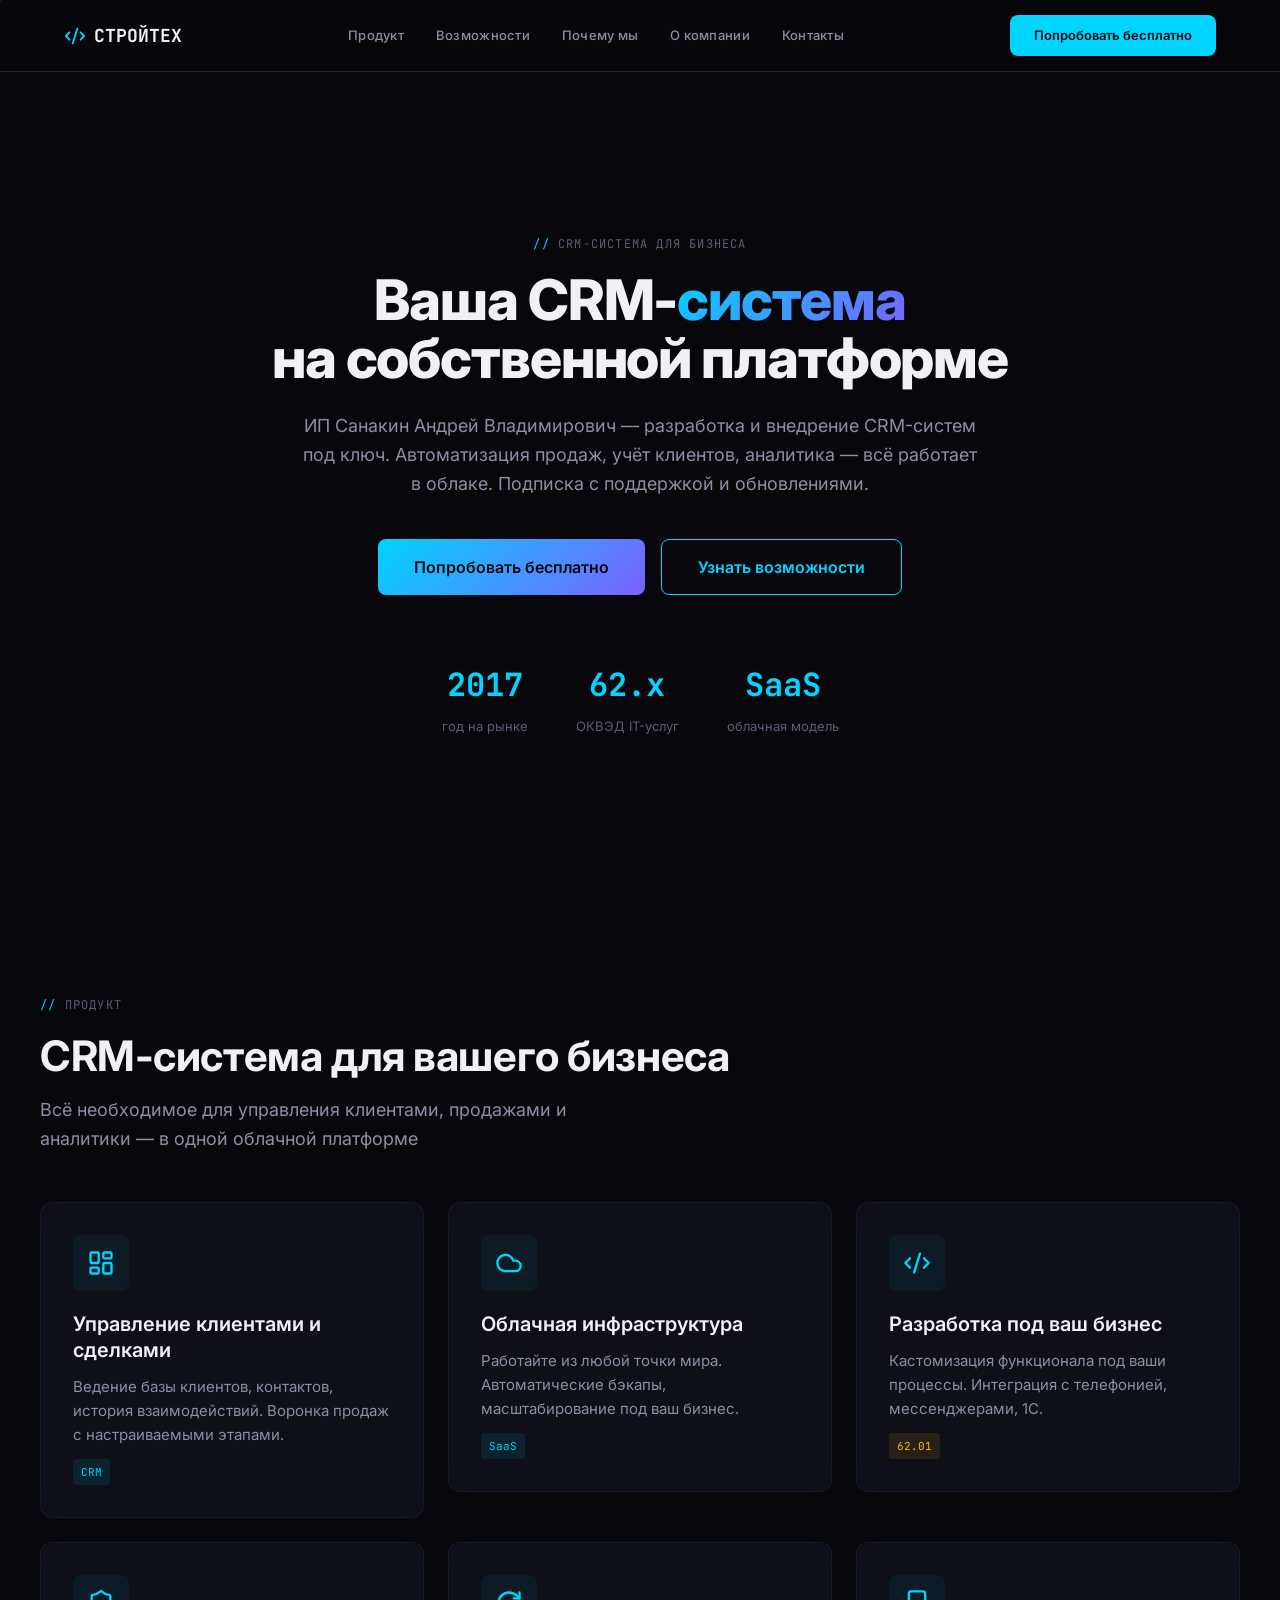
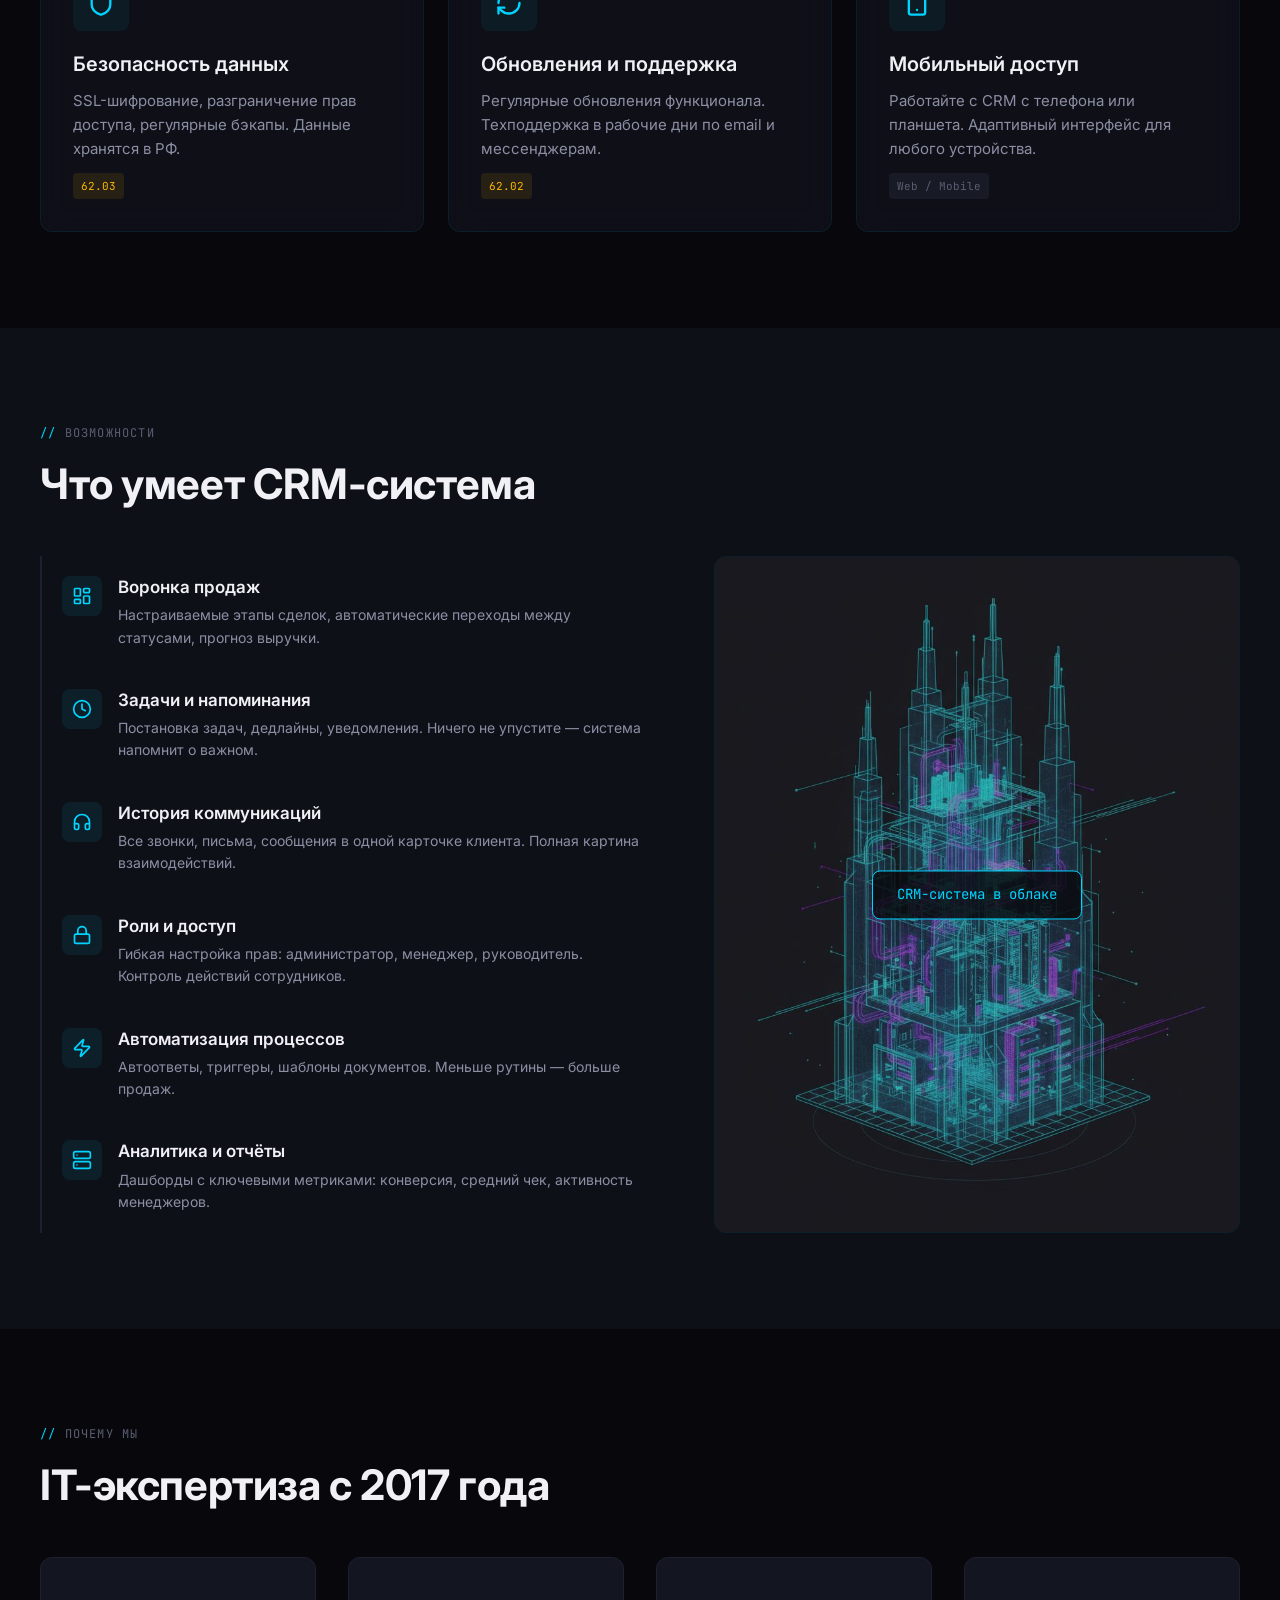
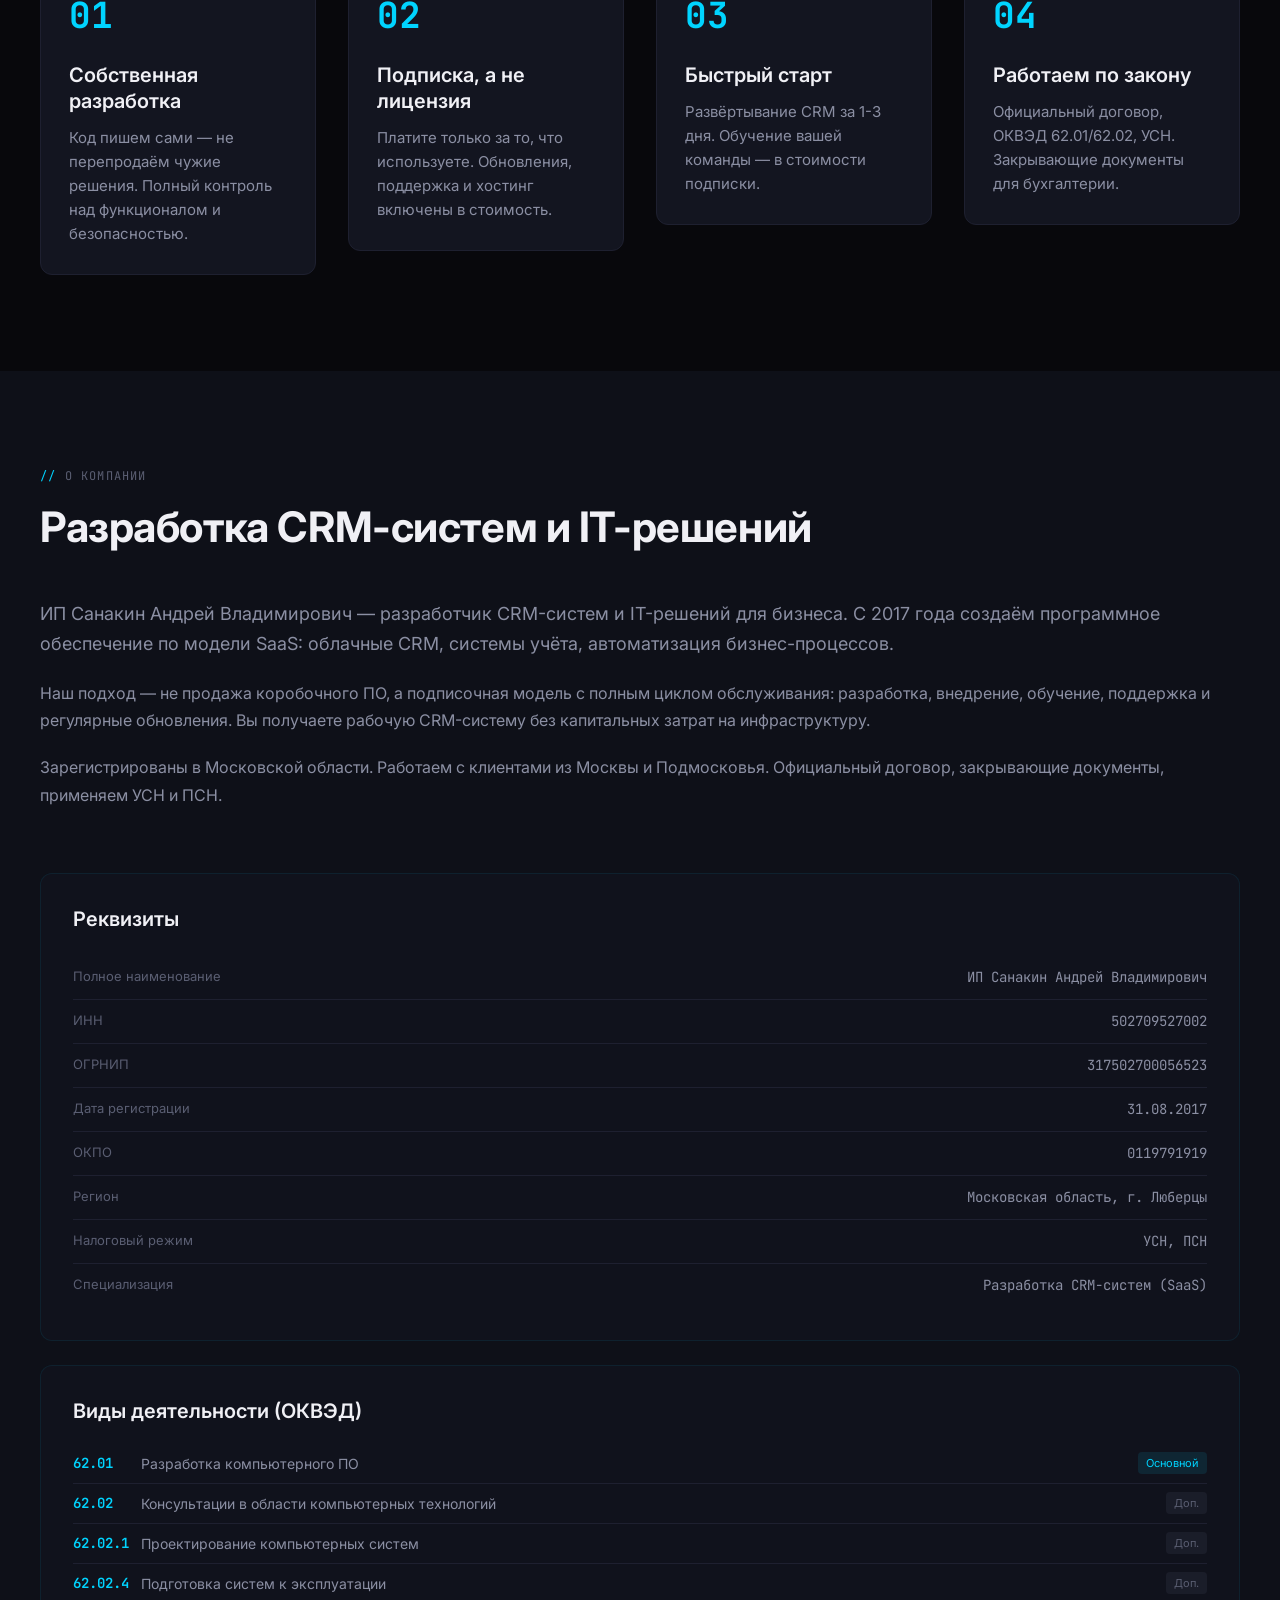
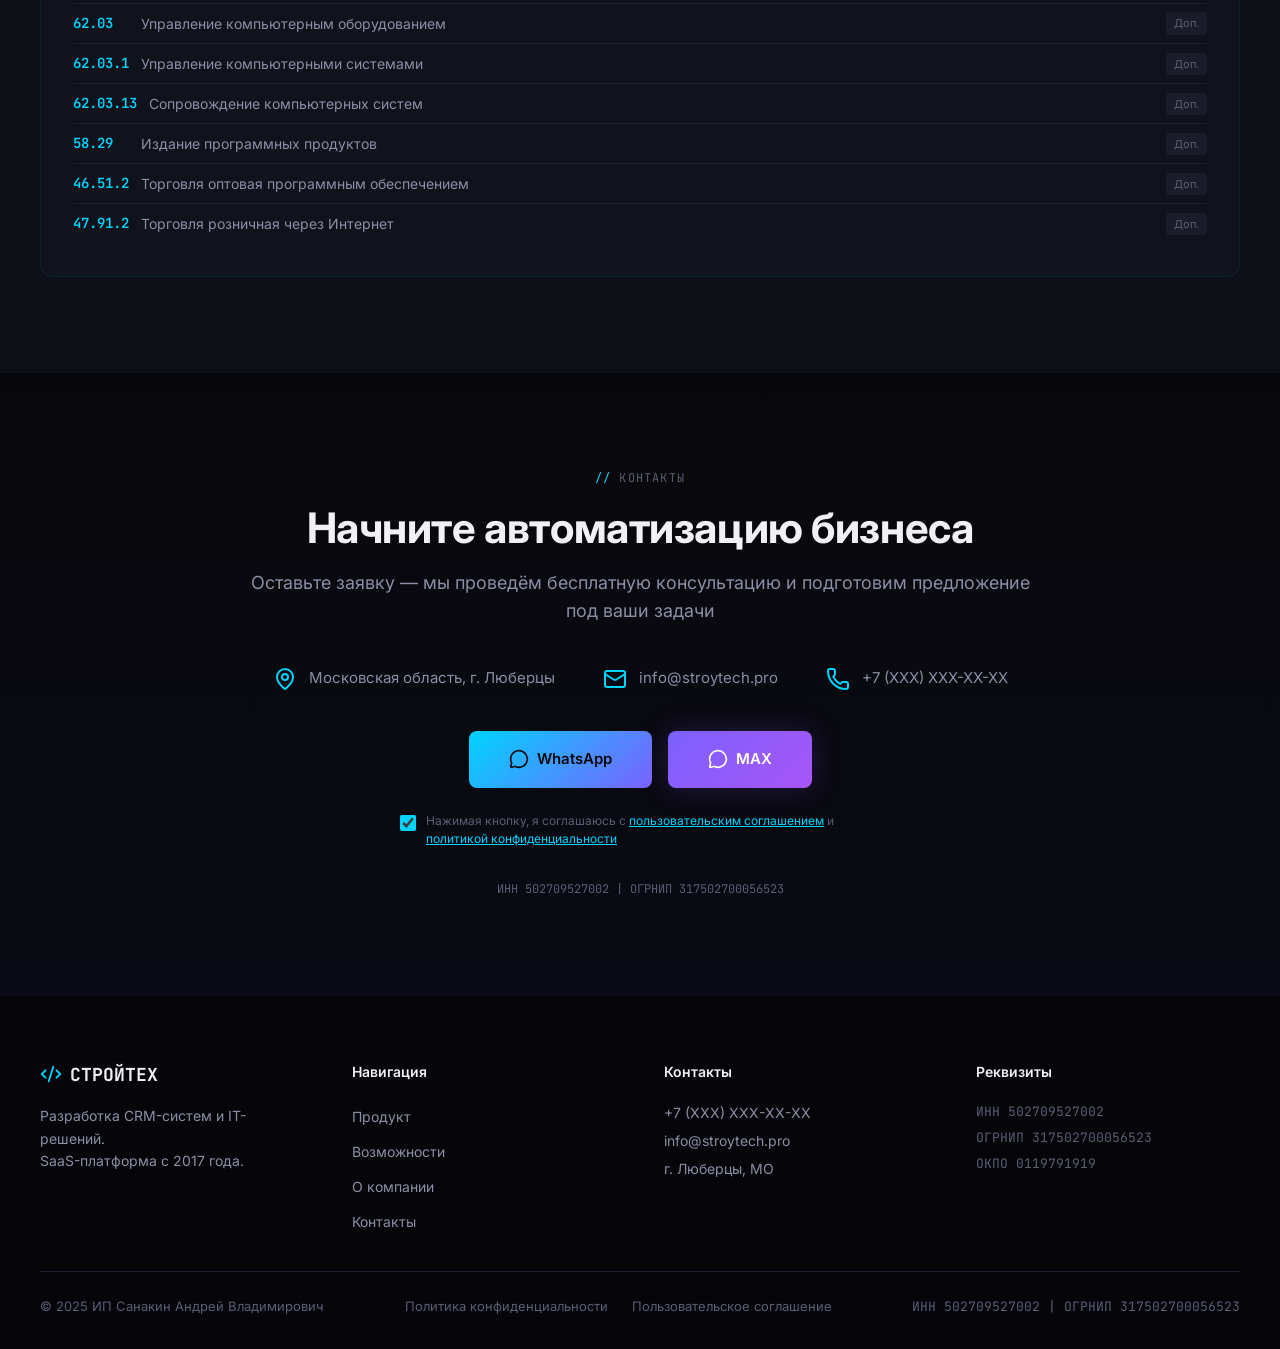
==== index.html @ f7262b2f "Update SANAKIN TECH 2024" ====
<!doctype html>
<html lang="ru">
  <head>
    <meta charset="UTF-8" />
    <meta name="viewport" content="width=device-width, initial-scale=1.0" />
    <title>СтройТех — CRM-система для бизнеса</title>
    <meta name="description" content="ИП Санакин Андрей Владимирович — разработка CRM-систем по подписке. Автоматизация продаж, учёт клиентов, облачная SaaS-платформа." />
    <link rel="preconnect" href="https://fonts.googleapis.com">
    <link rel="preconnect" href="https://fonts.gstatic.com" crossorigin>
    <link href="https://fonts.googleapis.com/css2?family=Inter:wght@300;400;500;600;700;800&family=JetBrains+Mono:wght@400;500;600;700&display=swap" rel="stylesheet">
    <script type="module" crossorigin src="./assets/index-B1KVCSdW.js"></script>
    <link rel="stylesheet" crossorigin href="./assets/index-DZtecb5e.css">
  </head>
  <body>
    <div id="root"></div>
  </body>
</html>
---- assets/index-DZtecb5e.css ----
*,:before,:after{--tw-border-spacing-x: 0;--tw-border-spacing-y: 0;--tw-translate-x: 0;--tw-translate-y: 0;--tw-rotate: 0;--tw-skew-x: 0;--tw-skew-y: 0;--tw-scale-x: 1;--tw-scale-y: 1;--tw-pan-x: ;--tw-pan-y: ;--tw-pinch-zoom: ;--tw-scroll-snap-strictness: proximity;--tw-gradient-from-position: ;--tw-gradient-via-position: ;--tw-gradient-to-position: ;--tw-ordinal: ;--tw-slashed-zero: ;--tw-numeric-figure: ;--tw-numeric-spacing: ;--tw-numeric-fraction: ;--tw-ring-inset: ;--tw-ring-offset-width: 0px;--tw-ring-offset-color: #fff;--tw-ring-color: rgb(59 130 246 / .5);--tw-ring-offset-shadow: 0 0 #0000;--tw-ring-shadow: 0 0 #0000;--tw-shadow: 0 0 #0000;--tw-shadow-colored: 0 0 #0000;--tw-blur: ;--tw-brightness: ;--tw-contrast: ;--tw-grayscale: ;--tw-hue-rotate: ;--tw-invert: ;--tw-saturate: ;--tw-sepia: ;--tw-drop-shadow: ;--tw-backdrop-blur: ;--tw-backdrop-brightness: ;--tw-backdrop-contrast: ;--tw-backdrop-grayscale: ;--tw-backdrop-hue-rotate: ;--tw-backdrop-invert: ;--tw-backdrop-opacity: ;--tw-backdrop-saturate: ;--tw-backdrop-sepia: ;--tw-contain-size: ;--tw-contain-layout: ;--tw-contain-paint: ;--tw-contain-style: }::backdrop{--tw-border-spacing-x: 0;--tw-border-spacing-y: 0;--tw-translate-x: 0;--tw-translate-y: 0;--tw-rotate: 0;--tw-skew-x: 0;--tw-skew-y: 0;--tw-scale-x: 1;--tw-scale-y: 1;--tw-pan-x: ;--tw-pan-y: ;--tw-pinch-zoom: ;--tw-scroll-snap-strictness: proximity;--tw-gradient-from-position: ;--tw-gradient-via-position: ;--tw-gradient-to-position: ;--tw-ordinal: ;--tw-slashed-zero: ;--tw-numeric-figure: ;--tw-numeric-spacing: ;--tw-numeric-fraction: ;--tw-ring-inset: ;--tw-ring-offset-width: 0px;--tw-ring-offset-color: #fff;--tw-ring-color: rgb(59 130 246 / .5);--tw-ring-offset-shadow: 0 0 #0000;--tw-ring-shadow: 0 0 #0000;--tw-shadow: 0 0 #0000;--tw-shadow-colored: 0 0 #0000;--tw-blur: ;--tw-brightness: ;--tw-contrast: ;--tw-grayscale: ;--tw-hue-rotate: ;--tw-invert: ;--tw-saturate: ;--tw-sepia: ;--tw-drop-shadow: ;--tw-backdrop-blur: ;--tw-backdrop-brightness: ;--tw-backdrop-contrast: ;--tw-backdrop-grayscale: ;--tw-backdrop-hue-rotate: ;--tw-backdrop-invert: ;--tw-backdrop-opacity: ;--tw-backdrop-saturate: ;--tw-backdrop-sepia: ;--tw-contain-size: ;--tw-contain-layout: ;--tw-contain-paint: ;--tw-contain-style: }*,:before,:after{box-sizing:border-box;border-width:0;border-style:solid;border-color:#e5e7eb}:before,:after{--tw-content: ""}html,:host{line-height:1.5;-webkit-text-size-adjust:100%;-moz-tab-size:4;-o-tab-size:4;tab-size:4;font-family:ui-sans-serif,system-ui,sans-serif,"Apple Color Emoji","Segoe UI Emoji",Segoe UI Symbol,"Noto Color Emoji";font-feature-settings:normal;font-variation-settings:normal;-webkit-tap-highlight-color:transparent}body{margin:0;line-height:inherit}hr{height:0;color:inherit;border-top-width:1px}abbr:where([title]){-webkit-text-decoration:underline dotted;text-decoration:underline dotted}h1,h2,h3,h4,h5,h6{font-size:inherit;font-weight:inherit}a{color:inherit;text-decoration:inherit}b,strong{font-weight:bolder}code,kbd,samp,pre{font-family:ui-monospace,SFMono-Regular,Menlo,Monaco,Consolas,Liberation Mono,Courier New,monospace;font-feature-settings:normal;font-variation-settings:normal;font-size:1em}small{font-size:80%}sub,sup{font-size:75%;line-height:0;position:relative;vertical-align:baseline}sub{bottom:-.25em}sup{top:-.5em}table{text-indent:0;border-color:inherit;border-collapse:collapse}button,input,optgroup,select,textarea{font-family:inherit;font-feature-settings:inherit;font-variation-settings:inherit;font-size:100%;font-weight:inherit;line-height:inherit;letter-spacing:inherit;color:inherit;margin:0;padding:0}button,select{text-transform:none}button,input:where([type=button]),input:where([type=reset]),input:where([type=submit]){-webkit-appearance:button;background-color:transparent;background-image:none}:-moz-focusring{outline:auto}:-moz-ui-invalid{box-shadow:none}progress{vertical-align:baseline}::-webkit-inner-spin-button,::-webkit-outer-spin-button{height:auto}[type=search]{-webkit-appearance:textfield;outline-offset:-2px}::-webkit-search-decoration{-webkit-appearance:none}::-webkit-file-upload-button{-webkit-appearance:button;font:inherit}summary{display:list-item}blockquote,dl,dd,h1,h2,h3,h4,h5,h6,hr,figure,p,pre{margin:0}fieldset{margin:0;padding:0}legend{padding:0}ol,ul,menu{list-style:none;margin:0;padding:0}dialog{padding:0}textarea{resize:vertical}input::-moz-placeholder,textarea::-moz-placeholder{opacity:1;color:#9ca3af}input::placeholder,textarea::placeholder{opacity:1;color:#9ca3af}button,[role=button]{cursor:pointer}:disabled{cursor:default}img,svg,video,canvas,audio,iframe,embed,object{display:block;vertical-align:middle}img,video{max-width:100%;height:auto}[hidden]:where(:not([hidden=until-found])){display:none}:root{--bg-primary: #08080C;--bg-secondary: #0E1018;--bg-card: #131520;--bg-elevated: #1A1D2A;--accent-primary: #00D4FF;--accent-secondary: #FFB800;--accent-gradient-start: #00D4FF;--accent-gradient-end: #7B61FF;--text-primary: #F0F0F5;--text-secondary: #8B8FA3;--text-muted: #5A5E72;--border-subtle: #1E2030;--border-hover: #2A2D40;--glass-bg: rgba(19, 21, 32, .6);--glass-border: rgba(0, 212, 255, .08);--glass-border-hover: rgba(0, 212, 255, .2);--success: #00E5A0;--error: #FF4757;--font-display: "Inter", system-ui, -apple-system, sans-serif;--font-h1: "Inter", system-ui, -apple-system, sans-serif;--font-h2: "Inter", system-ui, -apple-system, sans-serif;--font-h3: "Inter", system-ui, -apple-system, sans-serif;--font-body: "Inter", system-ui, -apple-system, sans-serif;--font-body-lg: "Inter", system-ui, -apple-system, sans-serif;--font-caption: "Inter", system-ui, -apple-system, sans-serif;--font-mono: "JetBrains Mono", "Fira Code", monospace;--space-xs: 4px;--space-sm: 8px;--space-md: 16px;--space-lg: 32px;--space-xl: 64px;--space-2xl: 96px;--max-width: 1200px;--border-radius-sm: 8px;--border-radius-md: 12px;--border-radius-lg: 16px;--shadow-sm: 0 2px 8px rgba(0, 212, 255, .06);--shadow-md: 0 4px 24px rgba(0, 212, 255, .1);--shadow-lg: 0 8px 48px rgba(0, 212, 255, .15);--shadow-glow: 0 0 40px rgba(0, 212, 255, .3);--background: 240 10% 3.9%;--foreground: 0 0% 98%;--card: 240 10% 3.9%;--card-foreground: 0 0% 98%;--popover: 240 10% 3.9%;--popover-foreground: 0 0% 98%;--primary: 0 0% 98%;--primary-foreground: 240 5.9% 10%;--secondary: 240 3.7% 15.9%;--secondary-foreground: 0 0% 98%;--muted: 240 3.7% 15.9%;--muted-foreground: 240 5% 64.9%;--accent: 240 3.7% 15.9%;--accent-foreground: 0 0% 98%;--destructive: 0 62.8% 30.6%;--destructive-foreground: 0 0% 98%;--border: 240 3.7% 15.9%;--input: 240 3.7% 15.9%;--ring: 240 4.9% 83.9%;--radius: .625rem}html{scroll-behavior:smooth}body{background-color:var(--bg-primary);color:var(--text-primary);font-family:var(--font-body);line-height:1.65;-webkit-font-smoothing:antialiased;-moz-osx-font-smoothing:grayscale}*{border-color:hsl(var(--border))}.font-display{font-family:var(--font-display);font-size:56px;font-weight:800;line-height:1.05;letter-spacing:-.02em}.font-h1{font-family:var(--font-h1);font-size:42px;font-weight:700;line-height:1.15;letter-spacing:-.01em}.font-h3{font-family:var(--font-h3);font-size:20px;font-weight:600;line-height:1.3}.font-mono{font-family:var(--font-mono);font-size:14px;font-weight:400;line-height:1.5}.gradient-text{background:linear-gradient(135deg,var(--accent-gradient-start),var(--accent-gradient-end));-webkit-background-clip:text;-webkit-text-fill-color:transparent;background-clip:text}.gradient-btn{background:linear-gradient(135deg,var(--accent-gradient-start),var(--accent-gradient-end));color:var(--bg-primary);font-weight:600;padding:14px 36px;border-radius:var(--border-radius-sm);transition:all .3s ease;display:inline-flex;align-items:center;gap:8px;cursor:pointer;border:none;text-decoration:none}.gradient-btn:hover{box-shadow:var(--shadow-glow);transform:scale(1.02)}.gradient-btn-secondary{background:transparent;border:1px solid var(--accent-primary);color:var(--accent-primary);font-weight:600;padding:14px 36px;border-radius:var(--border-radius-sm);transition:all .3s ease;display:inline-flex;align-items:center;gap:8px;cursor:pointer;text-decoration:none}.gradient-btn-secondary:hover{background:#00d4ff14;box-shadow:var(--shadow-glow);transform:scale(1.02)}.glass-card{background:var(--glass-bg);border:1px solid var(--glass-border);border-radius:var(--border-radius-md);-webkit-backdrop-filter:blur(16px);backdrop-filter:blur(16px);padding:32px;transition:all .3s cubic-bezier(.4,0,.2,1)}.glass-card:hover{border-color:var(--glass-border-hover);transform:translateY(-6px);box-shadow:var(--shadow-md)}.section-label{font-family:var(--font-mono);font-size:12px;letter-spacing:.1em;color:var(--text-muted);text-transform:uppercase;margin-bottom:16px}.section-label span{color:var(--accent-primary)}.okved-tag{font-family:var(--font-mono);font-size:11px;padding:4px 8px;border-radius:4px;display:inline-block;margin-top:12px}.okved-tag-primary{background:#00d4ff1a;color:var(--accent-primary)}.okved-tag-secondary{background:#ffb8001a;color:var(--accent-secondary)}.okved-tag-default{background:#5a5e7226;color:var(--text-muted)}@media(max-width:768px){.font-display{font-size:36px}.font-h1{font-size:28px}.font-h2{font-size:22px}}.sr-only{position:absolute;width:1px;height:1px;padding:0;margin:-1px;overflow:hidden;clip:rect(0,0,0,0);white-space:nowrap;border-width:0}.pointer-events-none{pointer-events:none}.visible{visibility:visible}.invisible{visibility:hidden}.fixed{position:fixed}.absolute{position:absolute}.relative{position:relative}.inset-0{inset:0}.inset-x-0{left:0;right:0}.inset-y-0{top:0;bottom:0}.-bottom-12{bottom:-3rem}.-left-12{left:-3rem}.-right-12{right:-3rem}.-top-12{top:-3rem}.bottom-0{bottom:0}.left-0{left:0}.left-1\/2{left:50%}.left-2{left:.5rem}.left-\[50\%\]{left:50%}.right-0{right:0}.right-1{right:.25rem}.right-2{right:.5rem}.right-3{right:.75rem}.right-4{right:1rem}.top-0{top:0}.top-1\.5{top:.375rem}.top-1\/2{top:50%}.top-3\.5{top:.875rem}.top-4{top:1rem}.top-\[1px\]{top:1px}.top-\[50\%\]{top:50%}.top-\[60\%\]{top:60%}.top-full{top:100%}.isolate{isolation:isolate}.z-10{z-index:10}.z-20{z-index:20}.z-50{z-index:50}.z-\[1\]{z-index:1}.order-first{order:-9999}.order-last{order:9999}.col-start-2{grid-column-start:2}.row-span-2{grid-row:span 2 / span 2}.row-start-1{grid-row-start:1}.\!m-0{margin:0!important}.-mx-1{margin-left:-.25rem;margin-right:-.25rem}.-my-2{margin-top:-.5rem;margin-bottom:-.5rem}.mx-2{margin-left:.5rem;margin-right:.5rem}.mx-3\.5{margin-left:.875rem;margin-right:.875rem}.mx-auto{margin-left:auto;margin-right:auto}.my-0{margin-top:0;margin-bottom:0}.my-0\.5{margin-top:.125rem;margin-bottom:.125rem}.my-1{margin-top:.25rem;margin-bottom:.25rem}.-ml-4{margin-left:-1rem}.-mt-4{margin-top:-1rem}.mb-2{margin-bottom:.5rem}.mb-3{margin-bottom:.75rem}.ml-1{margin-left:.25rem}.ml-4{margin-left:1rem}.ml-auto{margin-left:auto}.mt-1\.5{margin-top:.375rem}.mt-10{margin-top:2.5rem}.mt-2{margin-top:.5rem}.mt-4{margin-top:1rem}.mt-auto{margin-top:auto}.line-clamp-1{overflow:hidden;display:-webkit-box;-webkit-box-orient:vertical;-webkit-line-clamp:1}.line-clamp-2{overflow:hidden;display:-webkit-box;-webkit-box-orient:vertical;-webkit-line-clamp:2}.block{display:block}.flex{display:flex}.inline-flex{display:inline-flex}.table{display:table}.table-caption{display:table-caption}.table-cell{display:table-cell}.table-row{display:table-row}.grid{display:grid}.hidden{display:none}.aspect-square{aspect-ratio:1 / 1}.aspect-video{aspect-ratio:16 / 9}.size-10{width:2.5rem;height:2.5rem}.size-2{width:.5rem;height:.5rem}.size-2\.5{width:.625rem;height:.625rem}.size-3{width:.75rem;height:.75rem}.size-3\.5{width:.875rem;height:.875rem}.size-4{width:1rem;height:1rem}.size-6{width:1.5rem;height:1.5rem}.size-7{width:1.75rem;height:1.75rem}.size-8{width:2rem;height:2rem}.size-9{width:2.25rem;height:2.25rem}.size-auto{width:auto;height:auto}.size-full{width:100%;height:100%}.h-1\.5{height:.375rem}.h-10{height:2.5rem}.h-12{height:3rem}.h-2{height:.5rem}.h-2\.5{height:.625rem}.h-4{height:1rem}.h-5{height:1.25rem}.h-6{height:1.5rem}.h-7{height:1.75rem}.h-8{height:2rem}.h-9{height:2.25rem}.h-\[1\.15rem\]{height:1.15rem}.h-\[calc\(100\%-1px\)\]{height:calc(100% - 1px)}.h-\[var\(--radix-navigation-menu-viewport-height\)\]{height:var(--radix-navigation-menu-viewport-height)}.h-\[var\(--radix-select-trigger-height\)\]{height:var(--radix-select-trigger-height)}.h-auto{height:auto}.h-full{height:100%}.h-px{height:1px}.h-svh{height:100svh}.max-h-\[300px\]{max-height:300px}.min-h-0{min-height:0px}.min-h-16{min-height:4rem}.min-h-4{min-height:1rem}.min-h-svh{min-height:100svh}.w-0{width:0px}.w-1{width:.25rem}.w-2{width:.5rem}.w-2\.5{width:.625rem}.w-3{width:.75rem}.w-3\/4{width:75%}.w-4{width:1rem}.w-5{width:1.25rem}.w-64{width:16rem}.w-72{width:18rem}.w-8{width:2rem}.w-9{width:2.25rem}.w-\[100px\]{width:100px}.w-auto{width:auto}.w-fit{width:-moz-fit-content;width:fit-content}.w-full{width:100%}.w-max{width:-moz-max-content;width:max-content}.w-px{width:1px}.min-w-0{min-width:0px}.min-w-10{min-width:2.5rem}.min-w-5{min-width:1.25rem}.min-w-8{min-width:2rem}.min-w-9{min-width:2.25rem}.min-w-\[12rem\]{min-width:12rem}.min-w-\[8rem\]{min-width:8rem}.min-w-\[var\(--radix-select-trigger-width\)\]{min-width:var(--radix-select-trigger-width)}.max-w-\[calc\(100\%-2rem\)\]{max-width:calc(100% - 2rem)}.max-w-max{max-width:-moz-max-content;max-width:max-content}.max-w-sm{max-width:24rem}.flex-1{flex:1 1 0%}.shrink-0{flex-shrink:0}.grow{flex-grow:1}.grow-0{flex-grow:0}.basis-full{flex-basis:100%}.caption-bottom{caption-side:bottom}.border-collapse{border-collapse:collapse}.-translate-x-1\/2{--tw-translate-x: -50%;transform:translate(var(--tw-translate-x),var(--tw-translate-y)) rotate(var(--tw-rotate)) skew(var(--tw-skew-x)) skewY(var(--tw-skew-y)) scaleX(var(--tw-scale-x)) scaleY(var(--tw-scale-y))}.-translate-x-px{--tw-translate-x: -1px;transform:translate(var(--tw-translate-x),var(--tw-translate-y)) rotate(var(--tw-rotate)) skew(var(--tw-skew-x)) skewY(var(--tw-skew-y)) scaleX(var(--tw-scale-x)) scaleY(var(--tw-scale-y))}.-translate-y-1\/2{--tw-translate-y: -50%;transform:translate(var(--tw-translate-x),var(--tw-translate-y)) rotate(var(--tw-rotate)) skew(var(--tw-skew-x)) skewY(var(--tw-skew-y)) scaleX(var(--tw-scale-x)) scaleY(var(--tw-scale-y))}.translate-x-\[-50\%\]{--tw-translate-x: -50%;transform:translate(var(--tw-translate-x),var(--tw-translate-y)) rotate(var(--tw-rotate)) skew(var(--tw-skew-x)) skewY(var(--tw-skew-y)) scaleX(var(--tw-scale-x)) scaleY(var(--tw-scale-y))}.translate-x-px{--tw-translate-x: 1px;transform:translate(var(--tw-translate-x),var(--tw-translate-y)) rotate(var(--tw-rotate)) skew(var(--tw-skew-x)) skewY(var(--tw-skew-y)) scaleX(var(--tw-scale-x)) scaleY(var(--tw-scale-y))}.translate-y-0\.5{--tw-translate-y: .125rem;transform:translate(var(--tw-translate-x),var(--tw-translate-y)) rotate(var(--tw-rotate)) skew(var(--tw-skew-x)) skewY(var(--tw-skew-y)) scaleX(var(--tw-scale-x)) scaleY(var(--tw-scale-y))}.translate-y-\[-50\%\]{--tw-translate-y: -50%;transform:translate(var(--tw-translate-x),var(--tw-translate-y)) rotate(var(--tw-rotate)) skew(var(--tw-skew-x)) skewY(var(--tw-skew-y)) scaleX(var(--tw-scale-x)) scaleY(var(--tw-scale-y))}.translate-y-\[calc\(-50\%_-_2px\)\]{--tw-translate-y: calc(-50% - 2px) ;transform:translate(var(--tw-translate-x),var(--tw-translate-y)) rotate(var(--tw-rotate)) skew(var(--tw-skew-x)) skewY(var(--tw-skew-y)) scaleX(var(--tw-scale-x)) scaleY(var(--tw-scale-y))}.rotate-45{--tw-rotate: 45deg;transform:translate(var(--tw-translate-x),var(--tw-translate-y)) rotate(var(--tw-rotate)) skew(var(--tw-skew-x)) skewY(var(--tw-skew-y)) scaleX(var(--tw-scale-x)) scaleY(var(--tw-scale-y))}.rotate-90{--tw-rotate: 90deg;transform:translate(var(--tw-translate-x),var(--tw-translate-y)) rotate(var(--tw-rotate)) skew(var(--tw-skew-x)) skewY(var(--tw-skew-y)) scaleX(var(--tw-scale-x)) scaleY(var(--tw-scale-y))}.transform{transform:translate(var(--tw-translate-x),var(--tw-translate-y)) rotate(var(--tw-rotate)) skew(var(--tw-skew-x)) skewY(var(--tw-skew-y)) scaleX(var(--tw-scale-x)) scaleY(var(--tw-scale-y))}@keyframes caret-blink{0%,70%,to{opacity:1}20%,50%{opacity:0}}.animate-caret-blink{animation:caret-blink 1.25s ease-out infinite}@keyframes pulse{50%{opacity:.5}}.animate-pulse{animation:pulse 2s cubic-bezier(.4,0,.6,1) infinite}@keyframes spin{to{transform:rotate(360deg)}}.animate-spin{animation:spin 1s linear infinite}.cursor-default{cursor:default}.cursor-text{cursor:text}.touch-none{touch-action:none}.select-none{-webkit-user-select:none;-moz-user-select:none;user-select:none}.resize-none{resize:none}.resize{resize:both}.scroll-my-1{scroll-margin-top:.25rem;scroll-margin-bottom:.25rem}.scroll-py-1{scroll-padding-top:.25rem;scroll-padding-bottom:.25rem}.list-disc{list-style-type:disc}.list-none{list-style-type:none}.auto-rows-min{grid-auto-rows:min-content}.grid-cols-\[0_1fr\]{grid-template-columns:0 1fr}.grid-rows-\[auto_auto\]{grid-template-rows:auto auto}.flex-row{flex-direction:row}.flex-col{flex-direction:column}.flex-col-reverse{flex-direction:column-reverse}.flex-wrap{flex-wrap:wrap}.place-content-center{place-content:center}.items-start{align-items:flex-start}.items-end{align-items:flex-end}.items-center{align-items:center}.items-stretch{align-items:stretch}.justify-start{justify-content:flex-start}.justify-center{justify-content:center}.justify-between{justify-content:space-between}.justify-items-start{justify-items:start}.gap-0\.5{gap:.125rem}.gap-1{gap:.25rem}.gap-1\.5{gap:.375rem}.gap-2{gap:.5rem}.gap-2\.5{gap:.625rem}.gap-3{gap:.75rem}.gap-4{gap:1rem}.gap-6{gap:1.5rem}.gap-7{gap:1.75rem}.gap-\[--spacing\(var\(--gap\)\)\]{gap:var(--spacing(var(--gap)))}.gap-y-0\.5{row-gap:.125rem}.self-start{align-self:flex-start}.self-stretch{align-self:stretch}.justify-self-end{justify-self:end}.overflow-auto{overflow:auto}.overflow-hidden{overflow:hidden}.overflow-x-auto{overflow-x:auto}.overflow-y-auto{overflow-y:auto}.overflow-x-hidden{overflow-x:hidden}.whitespace-nowrap{white-space:nowrap}.text-balance{text-wrap:balance}.break-words{overflow-wrap:break-word}.rounded-\[2px\]{border-radius:2px}.rounded-\[4px\]{border-radius:4px}.rounded-\[calc\(var\(--radius\)-5px\)\]{border-radius:calc(var(--radius) - 5px)}.rounded-\[inherit\]{border-radius:inherit}.rounded-full{border-radius:9999px}.rounded-lg{border-radius:var(--radius)}.rounded-md{border-radius:calc(var(--radius) - 2px)}.rounded-none{border-radius:0}.rounded-sm{border-radius:calc(var(--radius) - 4px)}.rounded-xl{border-radius:calc(var(--radius) + 4px)}.rounded-xs{border-radius:calc(var(--radius) - 6px)}.rounded-l-md{border-top-left-radius:calc(var(--radius) - 2px);border-bottom-left-radius:calc(var(--radius) - 2px)}.rounded-r-md{border-top-right-radius:calc(var(--radius) - 2px);border-bottom-right-radius:calc(var(--radius) - 2px)}.rounded-tl-sm{border-top-left-radius:calc(var(--radius) - 4px)}.border{border-width:1px}.border-0{border-width:0px}.border-\[1\.5px\]{border-width:1.5px}.border-y{border-top-width:1px;border-bottom-width:1px}.border-b{border-bottom-width:1px}.border-l{border-left-width:1px}.border-r{border-right-width:1px}.border-t{border-top-width:1px}.border-dashed{border-style:dashed}.border-border{border-color:hsl(var(--border))}.border-border\/50{border-color:hsl(var(--border) / .5)}.border-input{border-color:hsl(var(--input))}.border-primary{border-color:hsl(var(--primary))}.border-sidebar-border{border-color:hsl(var(--sidebar-border))}.border-transparent{border-color:transparent}.border-l-transparent{border-left-color:transparent}.border-t-transparent{border-top-color:transparent}.bg-accent{background-color:hsl(var(--accent))}.bg-background{background-color:hsl(var(--background))}.bg-black\/50{background-color:#00000080}.bg-border{background-color:hsl(var(--border))}.bg-card{background-color:hsl(var(--card))}.bg-destructive{--tw-bg-opacity: 1;background-color:hsl(var(--destructive) / var(--tw-bg-opacity, 1))}.bg-foreground{background-color:hsl(var(--foreground))}.bg-input{background-color:hsl(var(--input))}.bg-muted{background-color:hsl(var(--muted))}.bg-muted\/50{background-color:hsl(var(--muted) / .5)}.bg-popover{background-color:hsl(var(--popover))}.bg-primary{background-color:hsl(var(--primary))}.bg-primary\/20{background-color:hsl(var(--primary) / .2)}.bg-secondary{background-color:hsl(var(--secondary))}.bg-sidebar{background-color:hsl(var(--sidebar-background))}.bg-sidebar-border{background-color:hsl(var(--sidebar-border))}.bg-transparent{background-color:transparent}.bg-white{--tw-bg-opacity: 1;background-color:rgb(255 255 255 / var(--tw-bg-opacity, 1))}.fill-current{fill:currentColor}.fill-foreground{fill:hsl(var(--foreground))}.fill-primary{fill:hsl(var(--primary))}.p-0{padding:0}.p-1{padding:.25rem}.p-2{padding:.5rem}.p-3{padding:.75rem}.p-4{padding:1rem}.p-6{padding:1.5rem}.p-\[3px\]{padding:3px}.p-px{padding:1px}.px-1{padding-left:.25rem;padding-right:.25rem}.px-1\.5{padding-left:.375rem;padding-right:.375rem}.px-2{padding-left:.5rem;padding-right:.5rem}.px-2\.5{padding-left:.625rem;padding-right:.625rem}.px-3{padding-left:.75rem;padding-right:.75rem}.px-4{padding-left:1rem;padding-right:1rem}.px-6{padding-left:1.5rem;padding-right:1.5rem}.py-0\.5{padding-top:.125rem;padding-bottom:.125rem}.py-1{padding-top:.25rem;padding-bottom:.25rem}.py-1\.5{padding-top:.375rem;padding-bottom:.375rem}.py-2{padding-top:.5rem;padding-bottom:.5rem}.py-3{padding-top:.75rem;padding-bottom:.75rem}.py-4{padding-top:1rem;padding-bottom:1rem}.py-6{padding-top:1.5rem;padding-bottom:1.5rem}.pb-3{padding-bottom:.75rem}.pb-4{padding-bottom:1rem}.pl-2{padding-left:.5rem}.pl-3{padding-left:.75rem}.pl-4{padding-left:1rem}.pl-8{padding-left:2rem}.pr-1{padding-right:.25rem}.pr-2{padding-right:.5rem}.pr-2\.5{padding-right:.625rem}.pr-3{padding-right:.75rem}.pr-8{padding-right:2rem}.pt-0{padding-top:0}.pt-3{padding-top:.75rem}.pt-4{padding-top:1rem}.text-left{text-align:left}.text-center{text-align:center}.align-middle{vertical-align:middle}.font-mono{font-family:ui-monospace,SFMono-Regular,Menlo,Monaco,Consolas,Liberation Mono,Courier New,monospace}.font-sans{font-family:ui-sans-serif,system-ui,sans-serif,"Apple Color Emoji","Segoe UI Emoji",Segoe UI Symbol,"Noto Color Emoji"}.text-\[0\.8rem\]{font-size:.8rem}.text-base{font-size:1rem;line-height:1.5rem}.text-lg{font-size:1.125rem;line-height:1.75rem}.text-sm{font-size:.875rem;line-height:1.25rem}.text-sm\/relaxed{font-size:.875rem;line-height:1.625}.text-xs{font-size:.75rem;line-height:1rem}.font-medium{font-weight:500}.font-normal{font-weight:400}.font-semibold{font-weight:600}.tabular-nums{--tw-numeric-spacing: tabular-nums;font-variant-numeric:var(--tw-ordinal) var(--tw-slashed-zero) var(--tw-numeric-figure) var(--tw-numeric-spacing) var(--tw-numeric-fraction)}.leading-none{line-height:1}.leading-normal{line-height:1.5}.leading-snug{line-height:1.375}.tracking-tight{letter-spacing:-.025em}.tracking-widest{letter-spacing:.1em}.text-accent-foreground{color:hsl(var(--accent-foreground))}.text-background{color:hsl(var(--background))}.text-card-foreground{color:hsl(var(--card-foreground))}.text-current{color:currentColor}.text-destructive{--tw-text-opacity: 1;color:hsl(var(--destructive) / var(--tw-text-opacity, 1))}.text-foreground{color:hsl(var(--foreground))}.text-muted-foreground{color:hsl(var(--muted-foreground))}.text-popover-foreground{color:hsl(var(--popover-foreground))}.text-primary{color:hsl(var(--primary))}.text-primary-foreground{color:hsl(var(--primary-foreground))}.text-secondary-foreground{color:hsl(var(--secondary-foreground))}.text-sidebar-foreground{color:hsl(var(--sidebar-foreground))}.text-sidebar-foreground\/70{color:hsl(var(--sidebar-foreground) / .7)}.text-white{--tw-text-opacity: 1;color:rgb(255 255 255 / var(--tw-text-opacity, 1))}.underline{text-decoration-line:underline}.underline-offset-4{text-underline-offset:4px}.opacity-0{opacity:0}.opacity-50{opacity:.5}.opacity-70{opacity:.7}.shadow{--tw-shadow: 0 1px 3px 0 rgb(0 0 0 / .1), 0 1px 2px -1px rgb(0 0 0 / .1);--tw-shadow-colored: 0 1px 3px 0 var(--tw-shadow-color), 0 1px 2px -1px var(--tw-shadow-color);box-shadow:var(--tw-ring-offset-shadow, 0 0 #0000),var(--tw-ring-shadow, 0 0 #0000),var(--tw-shadow)}.shadow-\[0_0_0_1px_hsl\(var\(--sidebar-border\)\)\]{--tw-shadow: 0 0 0 1px hsl(var(--sidebar-border));--tw-shadow-colored: 0 0 0 1px var(--tw-shadow-color);box-shadow:var(--tw-ring-offset-shadow, 0 0 #0000),var(--tw-ring-shadow, 0 0 #0000),var(--tw-shadow)}.shadow-lg{--tw-shadow: 0 10px 15px -3px rgb(0 0 0 / .1), 0 4px 6px -4px rgb(0 0 0 / .1);--tw-shadow-colored: 0 10px 15px -3px var(--tw-shadow-color), 0 4px 6px -4px var(--tw-shadow-color);box-shadow:var(--tw-ring-offset-shadow, 0 0 #0000),var(--tw-ring-shadow, 0 0 #0000),var(--tw-shadow)}.shadow-md{--tw-shadow: 0 4px 6px -1px rgb(0 0 0 / .1), 0 2px 4px -2px rgb(0 0 0 / .1);--tw-shadow-colored: 0 4px 6px -1px var(--tw-shadow-color), 0 2px 4px -2px var(--tw-shadow-color);box-shadow:var(--tw-ring-offset-shadow, 0 0 #0000),var(--tw-ring-shadow, 0 0 #0000),var(--tw-shadow)}.shadow-none{--tw-shadow: 0 0 #0000;--tw-shadow-colored: 0 0 #0000;box-shadow:var(--tw-ring-offset-shadow, 0 0 #0000),var(--tw-ring-shadow, 0 0 #0000),var(--tw-shadow)}.shadow-sm{--tw-shadow: 0 1px 2px 0 rgb(0 0 0 / .05);--tw-shadow-colored: 0 1px 2px 0 var(--tw-shadow-color);box-shadow:var(--tw-ring-offset-shadow, 0 0 #0000),var(--tw-ring-shadow, 0 0 #0000),var(--tw-shadow)}.shadow-xl{--tw-shadow: 0 20px 25px -5px rgb(0 0 0 / .1), 0 8px 10px -6px rgb(0 0 0 / .1);--tw-shadow-colored: 0 20px 25px -5px var(--tw-shadow-color), 0 8px 10px -6px var(--tw-shadow-color);box-shadow:var(--tw-ring-offset-shadow, 0 0 #0000),var(--tw-ring-shadow, 0 0 #0000),var(--tw-shadow)}.shadow-xs{--tw-shadow: 0 1px 2px 0 rgb(0 0 0 / .05);--tw-shadow-colored: 0 1px 2px 0 var(--tw-shadow-color);box-shadow:var(--tw-ring-offset-shadow, 0 0 #0000),var(--tw-ring-shadow, 0 0 #0000),var(--tw-shadow)}.outline-none{outline:2px solid transparent;outline-offset:2px}.outline{outline-style:solid}.ring-0{--tw-ring-offset-shadow: var(--tw-ring-inset) 0 0 0 var(--tw-ring-offset-width) var(--tw-ring-offset-color);--tw-ring-shadow: var(--tw-ring-inset) 0 0 0 calc(0px + var(--tw-ring-offset-width)) var(--tw-ring-color);box-shadow:var(--tw-ring-offset-shadow),var(--tw-ring-shadow),var(--tw-shadow, 0 0 #0000)}.ring-ring\/50{--tw-ring-color: hsl(var(--ring) / .5)}.ring-sidebar-ring{--tw-ring-color: hsl(var(--sidebar-ring))}.ring-offset-background{--tw-ring-offset-color: hsl(var(--background))}.blur{--tw-blur: blur(8px);filter:var(--tw-blur) var(--tw-brightness) var(--tw-contrast) var(--tw-grayscale) var(--tw-hue-rotate) var(--tw-invert) var(--tw-saturate) var(--tw-sepia) var(--tw-drop-shadow)}.filter{filter:var(--tw-blur) var(--tw-brightness) var(--tw-contrast) var(--tw-grayscale) var(--tw-hue-rotate) var(--tw-invert) var(--tw-saturate) var(--tw-sepia) var(--tw-drop-shadow)}.transition{transition-property:color,background-color,border-color,text-decoration-color,fill,stroke,opacity,box-shadow,transform,filter,backdrop-filter;transition-timing-function:cubic-bezier(.4,0,.2,1);transition-duration:.15s}.transition-\[color\,box-shadow\]{transition-property:color,box-shadow;transition-timing-function:cubic-bezier(.4,0,.2,1);transition-duration:.15s}.transition-\[left\,right\,width\]{transition-property:left,right,width;transition-timing-function:cubic-bezier(.4,0,.2,1);transition-duration:.15s}.transition-\[margin\,opacity\]{transition-property:margin,opacity;transition-timing-function:cubic-bezier(.4,0,.2,1);transition-duration:.15s}.transition-\[width\,height\,padding\]{transition-property:width,height,padding;transition-timing-function:cubic-bezier(.4,0,.2,1);transition-duration:.15s}.transition-\[width\]{transition-property:width;transition-timing-function:cubic-bezier(.4,0,.2,1);transition-duration:.15s}.transition-all{transition-property:all;transition-timing-function:cubic-bezier(.4,0,.2,1);transition-duration:.15s}.transition-colors{transition-property:color,background-color,border-color,text-decoration-color,fill,stroke;transition-timing-function:cubic-bezier(.4,0,.2,1);transition-duration:.15s}.transition-none{transition-property:none}.transition-opacity{transition-property:opacity;transition-timing-function:cubic-bezier(.4,0,.2,1);transition-duration:.15s}.transition-shadow{transition-property:box-shadow;transition-timing-function:cubic-bezier(.4,0,.2,1);transition-duration:.15s}.transition-transform{transition-property:transform;transition-timing-function:cubic-bezier(.4,0,.2,1);transition-duration:.15s}.duration-100{transition-duration:.1s}.duration-1000{transition-duration:1s}.duration-200{transition-duration:.2s}.duration-300{transition-duration:.3s}.ease-in-out{transition-timing-function:cubic-bezier(.4,0,.2,1)}.ease-linear{transition-timing-function:linear}@keyframes enter{0%{opacity:var(--tw-enter-opacity, 1);transform:translate3d(var(--tw-enter-translate-x, 0),var(--tw-enter-translate-y, 0),0) scale3d(var(--tw-enter-scale, 1),var(--tw-enter-scale, 1),var(--tw-enter-scale, 1)) rotate(var(--tw-enter-rotate, 0))}}@keyframes exit{to{opacity:var(--tw-exit-opacity, 1);transform:translate3d(var(--tw-exit-translate-x, 0),var(--tw-exit-translate-y, 0),0) scale3d(var(--tw-exit-scale, 1),var(--tw-exit-scale, 1),var(--tw-exit-scale, 1)) rotate(var(--tw-exit-rotate, 0))}}.animate-in{animation-name:enter;animation-duration:.15s;--tw-enter-opacity: initial;--tw-enter-scale: initial;--tw-enter-rotate: initial;--tw-enter-translate-x: initial;--tw-enter-translate-y: initial}.fade-in-0{--tw-enter-opacity: 0}.zoom-in-95{--tw-enter-scale: .95}.duration-100{animation-duration:.1s}.duration-1000{animation-duration:1s}.duration-200{animation-duration:.2s}.duration-300{animation-duration:.3s}.ease-in-out{animation-timing-function:cubic-bezier(.4,0,.2,1)}.ease-linear{animation-timing-function:linear}.text-primary{color:var(--text-primary)}.bg-primary{background-color:var(--bg-primary)}.bg-secondary{background-color:var(--bg-secondary)}.\[--cell-size\:--spacing\(8\)\]{--cell-size: var(--spacing(8))}.selection\:bg-primary *::-moz-selection{background-color:hsl(var(--primary))}.selection\:bg-primary *::selection{background-color:hsl(var(--primary))}.selection\:text-primary-foreground *::-moz-selection{color:hsl(var(--primary-foreground))}.selection\:text-primary-foreground *::selection{color:hsl(var(--primary-foreground))}.selection\:bg-primary *::-moz-selection{background-color:var(--bg-primary)}.selection\:bg-primary *::selection{background-color:var(--bg-primary)}.selection\:bg-primary::-moz-selection{background-color:hsl(var(--primary))}.selection\:bg-primary::selection{background-color:hsl(var(--primary))}.selection\:text-primary-foreground::-moz-selection{color:hsl(var(--primary-foreground))}.selection\:text-primary-foreground::selection{color:hsl(var(--primary-foreground))}.selection\:bg-primary::-moz-selection{background-color:var(--bg-primary)}.selection\:bg-primary::selection{background-color:var(--bg-primary)}.file\:inline-flex::file-selector-button{display:inline-flex}.file\:h-7::file-selector-button{height:1.75rem}.file\:border-0::file-selector-button{border-width:0px}.file\:bg-transparent::file-selector-button{background-color:transparent}.file\:text-sm::file-selector-button{font-size:.875rem;line-height:1.25rem}.file\:font-medium::file-selector-button{font-weight:500}.file\:text-foreground::file-selector-button{color:hsl(var(--foreground))}.placeholder\:text-muted-foreground::-moz-placeholder{color:hsl(var(--muted-foreground))}.placeholder\:text-muted-foreground::placeholder{color:hsl(var(--muted-foreground))}.after\:absolute:after{content:var(--tw-content);position:absolute}.after\:-inset-2:after{content:var(--tw-content);inset:-.5rem}.after\:inset-y-0:after{content:var(--tw-content);top:0;bottom:0}.after\:left-1\/2:after{content:var(--tw-content);left:50%}.after\:w-1:after{content:var(--tw-content);width:.25rem}.after\:w-\[2px\]:after{content:var(--tw-content);width:2px}.after\:-translate-x-1\/2:after{content:var(--tw-content);--tw-translate-x: -50%;transform:translate(var(--tw-translate-x),var(--tw-translate-y)) rotate(var(--tw-rotate)) skew(var(--tw-skew-x)) skewY(var(--tw-skew-y)) scaleX(var(--tw-scale-x)) scaleY(var(--tw-scale-y))}.first\:rounded-l-md:first-child{border-top-left-radius:calc(var(--radius) - 2px);border-bottom-left-radius:calc(var(--radius) - 2px)}.first\:border-l:first-child{border-left-width:1px}.last\:mt-0:last-child{margin-top:0}.last\:rounded-r-md:last-child{border-top-right-radius:calc(var(--radius) - 2px);border-bottom-right-radius:calc(var(--radius) - 2px)}.last\:border-b-0:last-child{border-bottom-width:0px}.hover\:bg-accent:hover{background-color:hsl(var(--accent))}.hover\:bg-destructive\/90:hover{background-color:hsl(var(--destructive) / .9)}.hover\:bg-muted:hover{background-color:hsl(var(--muted))}.hover\:bg-muted\/50:hover{background-color:hsl(var(--muted) / .5)}.hover\:bg-primary\/90:hover{background-color:hsl(var(--primary) / .9)}.hover\:bg-secondary\/80:hover{background-color:hsl(var(--secondary) / .8)}.hover\:bg-sidebar-accent:hover{background-color:hsl(var(--sidebar-accent))}.hover\:text-accent-foreground:hover{color:hsl(var(--accent-foreground))}.hover\:text-foreground:hover{color:hsl(var(--foreground))}.hover\:text-muted-foreground:hover{color:hsl(var(--muted-foreground))}.hover\:text-sidebar-accent-foreground:hover{color:hsl(var(--sidebar-accent-foreground))}.hover\:underline:hover{text-decoration-line:underline}.hover\:opacity-100:hover{opacity:1}.hover\:shadow-\[0_0_0_1px_hsl\(var\(--sidebar-accent\)\)\]:hover{--tw-shadow: 0 0 0 1px hsl(var(--sidebar-accent));--tw-shadow-colored: 0 0 0 1px var(--tw-shadow-color);box-shadow:var(--tw-ring-offset-shadow, 0 0 #0000),var(--tw-ring-shadow, 0 0 #0000),var(--tw-shadow)}.hover\:ring-4:hover{--tw-ring-offset-shadow: var(--tw-ring-inset) 0 0 0 var(--tw-ring-offset-width) var(--tw-ring-offset-color);--tw-ring-shadow: var(--tw-ring-inset) 0 0 0 calc(4px + var(--tw-ring-offset-width)) var(--tw-ring-color);box-shadow:var(--tw-ring-offset-shadow),var(--tw-ring-shadow),var(--tw-shadow, 0 0 #0000)}.hover\:after\:bg-sidebar-border:hover:after{content:var(--tw-content);background-color:hsl(var(--sidebar-border))}.focus\:z-10:focus{z-index:10}.focus\:bg-accent:focus{background-color:hsl(var(--accent))}.focus\:text-accent-foreground:focus{color:hsl(var(--accent-foreground))}.focus\:ring-2:focus{--tw-ring-offset-shadow: var(--tw-ring-inset) 0 0 0 var(--tw-ring-offset-width) var(--tw-ring-offset-color);--tw-ring-shadow: var(--tw-ring-inset) 0 0 0 calc(2px + var(--tw-ring-offset-width)) var(--tw-ring-color);box-shadow:var(--tw-ring-offset-shadow),var(--tw-ring-shadow),var(--tw-shadow, 0 0 #0000)}.focus\:ring-ring:focus{--tw-ring-color: hsl(var(--ring))}.focus\:ring-offset-2:focus{--tw-ring-offset-width: 2px}.focus-visible\:z-10:focus-visible{z-index:10}.focus-visible\:border-ring:focus-visible{border-color:hsl(var(--ring))}.focus-visible\:outline-1:focus-visible{outline-width:1px}.focus-visible\:outline-ring:focus-visible{outline-color:hsl(var(--ring))}.focus-visible\:ring-0:focus-visible{--tw-ring-offset-shadow: var(--tw-ring-inset) 0 0 0 var(--tw-ring-offset-width) var(--tw-ring-offset-color);--tw-ring-shadow: var(--tw-ring-inset) 0 0 0 calc(0px + var(--tw-ring-offset-width)) var(--tw-ring-color);box-shadow:var(--tw-ring-offset-shadow),var(--tw-ring-shadow),var(--tw-shadow, 0 0 #0000)}.focus-visible\:ring-1:focus-visible{--tw-ring-offset-shadow: var(--tw-ring-inset) 0 0 0 var(--tw-ring-offset-width) var(--tw-ring-offset-color);--tw-ring-shadow: var(--tw-ring-inset) 0 0 0 calc(1px + var(--tw-ring-offset-width)) var(--tw-ring-color);box-shadow:var(--tw-ring-offset-shadow),var(--tw-ring-shadow),var(--tw-shadow, 0 0 #0000)}.focus-visible\:ring-2:focus-visible{--tw-ring-offset-shadow: var(--tw-ring-inset) 0 0 0 var(--tw-ring-offset-width) var(--tw-ring-offset-color);--tw-ring-shadow: var(--tw-ring-inset) 0 0 0 calc(2px + var(--tw-ring-offset-width)) var(--tw-ring-color);box-shadow:var(--tw-ring-offset-shadow),var(--tw-ring-shadow),var(--tw-shadow, 0 0 #0000)}.focus-visible\:ring-4:focus-visible{--tw-ring-offset-shadow: var(--tw-ring-inset) 0 0 0 var(--tw-ring-offset-width) var(--tw-ring-offset-color);--tw-ring-shadow: var(--tw-ring-inset) 0 0 0 calc(4px + var(--tw-ring-offset-width)) var(--tw-ring-color);box-shadow:var(--tw-ring-offset-shadow),var(--tw-ring-shadow),var(--tw-shadow, 0 0 #0000)}.focus-visible\:ring-\[3px\]:focus-visible{--tw-ring-offset-shadow: var(--tw-ring-inset) 0 0 0 var(--tw-ring-offset-width) var(--tw-ring-offset-color);--tw-ring-shadow: var(--tw-ring-inset) 0 0 0 calc(3px + var(--tw-ring-offset-width)) var(--tw-ring-color);box-shadow:var(--tw-ring-offset-shadow),var(--tw-ring-shadow),var(--tw-shadow, 0 0 #0000)}.focus-visible\:ring-destructive\/20:focus-visible{--tw-ring-color: hsl(var(--destructive) / .2)}.focus-visible\:ring-ring:focus-visible{--tw-ring-color: hsl(var(--ring))}.focus-visible\:ring-ring\/50:focus-visible{--tw-ring-color: hsl(var(--ring) / .5)}.focus-visible\:ring-offset-1:focus-visible{--tw-ring-offset-width: 1px}.active\:bg-sidebar-accent:active{background-color:hsl(var(--sidebar-accent))}.active\:text-sidebar-accent-foreground:active{color:hsl(var(--sidebar-accent-foreground))}.disabled\:pointer-events-none:disabled{pointer-events:none}.disabled\:cursor-not-allowed:disabled{cursor:not-allowed}.disabled\:opacity-50:disabled{opacity:.5}.group\/menu-item:focus-within .group-focus-within\/menu-item\:opacity-100{opacity:1}.group\/menu-item:hover .group-hover\/menu-item\:opacity-100{opacity:1}.peer\/menu-button:hover~.peer-hover\/menu-button\:text-sidebar-accent-foreground{color:hsl(var(--sidebar-accent-foreground))}.peer:disabled~.peer-disabled\:cursor-not-allowed{cursor:not-allowed}.peer:disabled~.peer-disabled\:opacity-50{opacity:.5}.has-\[\>button\]\:ml-\[-0\.45rem\]:has(>button){margin-left:-.45rem}.has-\[\>button\]\:mr-\[-0\.45rem\]:has(>button){margin-right:-.45rem}.has-\[\>kbd\]\:ml-\[-0\.35rem\]:has(>kbd){margin-left:-.35rem}.has-\[\>kbd\]\:mr-\[-0\.35rem\]:has(>kbd){margin-right:-.35rem}.has-\[\>\[data-align\=block-end\]\]\:h-auto:has(>[data-align=block-end]){height:auto}.has-\[\>\[data-align\=block-start\]\]\:h-auto:has(>[data-align=block-start]){height:auto}.has-\[\>textarea\]\:h-auto:has(>textarea){height:auto}.has-\[\>\[data-slot\=field\]\]\:w-full:has(>[data-slot=field]){width:100%}.has-\[\>svg\]\:grid-cols-\[calc\(var\(--spacing\)\*4\)_1fr\]:has(>svg){grid-template-columns:calc(var(--spacing) * 4) 1fr}.has-\[\>\[data-align\=block-end\]\]\:flex-col:has(>[data-align=block-end]){flex-direction:column}.has-\[\>\[data-align\=block-start\]\]\:flex-col:has(>[data-align=block-start]){flex-direction:column}.has-\[\>\[data-slot\=field\]\]\:flex-col:has(>[data-slot=field]){flex-direction:column}.has-\[\>\[data-slot\=field-content\]\]\:items-start:has(>[data-slot=field-content]){align-items:flex-start}.has-\[\>\[data-slot\=button-group\]\]\:gap-2:has(>[data-slot=button-group]){gap:.5rem}.has-\[\>\[data-slot\=checkbox-group\]\]\:gap-3:has(>[data-slot=checkbox-group]){gap:.75rem}.has-\[\>\[data-slot\=radio-group\]\]\:gap-3:has(>[data-slot=radio-group]){gap:.75rem}.has-\[\>svg\]\:gap-x-3:has(>svg){-moz-column-gap:.75rem;column-gap:.75rem}.has-\[\>\[data-slot\=field\]\]\:rounded-md:has(>[data-slot=field]){border-radius:calc(var(--radius) - 2px)}.has-\[\>\[data-slot\=field\]\]\:border:has(>[data-slot=field]){border-width:1px}.has-\[\[data-slot\=input-group-control\]\:focus-visible\]\:border-ring:has([data-slot=input-group-control]:focus-visible){border-color:hsl(var(--ring))}.has-\[\[data-slot\]\[aria-invalid\=true\]\]\:border-destructive:has([data-slot][aria-invalid=true]){--tw-border-opacity: 1;border-color:hsl(var(--destructive) / var(--tw-border-opacity, 1))}.has-\[\>svg\]\:p-0:has(>svg){padding:0}.has-\[\>svg\]\:px-2:has(>svg){padding-left:.5rem;padding-right:.5rem}.has-\[\>svg\]\:px-2\.5:has(>svg){padding-left:.625rem;padding-right:.625rem}.has-\[\>svg\]\:px-3:has(>svg){padding-left:.75rem;padding-right:.75rem}.has-\[\>svg\]\:px-4:has(>svg){padding-left:1rem;padding-right:1rem}.has-\[\[data-slot\=input-group-control\]\:focus-visible\]\:ring-\[3px\]:has([data-slot=input-group-control]:focus-visible){--tw-ring-offset-shadow: var(--tw-ring-inset) 0 0 0 var(--tw-ring-offset-width) var(--tw-ring-offset-color);--tw-ring-shadow: var(--tw-ring-inset) 0 0 0 calc(3px + var(--tw-ring-offset-width)) var(--tw-ring-color);box-shadow:var(--tw-ring-offset-shadow),var(--tw-ring-shadow),var(--tw-shadow, 0 0 #0000)}.has-\[\[data-slot\=input-group-control\]\:focus-visible\]\:ring-ring\/50:has([data-slot=input-group-control]:focus-visible){--tw-ring-color: hsl(var(--ring) / .5)}.has-\[\[data-slot\]\[aria-invalid\=true\]\]\:ring-destructive\/20:has([data-slot][aria-invalid=true]){--tw-ring-color: hsl(var(--destructive) / .2)}.group\/item:has([data-slot=item-description]) .group-has-\[\[data-slot\=item-description\]\]\/item\:translate-y-0\.5{--tw-translate-y: .125rem;transform:translate(var(--tw-translate-x),var(--tw-translate-y)) rotate(var(--tw-rotate)) skew(var(--tw-skew-x)) skewY(var(--tw-skew-y)) scaleX(var(--tw-scale-x)) scaleY(var(--tw-scale-y))}.group\/item:has([data-slot=item-description]) .group-has-\[\[data-slot\=item-description\]\]\/item\:self-start{align-self:flex-start}.group\/field:has([data-orientation=horizontal]) .group-has-\[\[data-orientation\=horizontal\]\]\/field\:text-balance{text-wrap:balance}.group\/input-group:has(>input) .group-has-\[\>input\]\/input-group\:pb-2\.5{padding-bottom:.625rem}.group\/input-group:has(>input) .group-has-\[\>input\]\/input-group\:pt-2\.5{padding-top:.625rem}.aria-disabled\:pointer-events-none[aria-disabled=true]{pointer-events:none}.aria-disabled\:opacity-50[aria-disabled=true]{opacity:.5}.aria-selected\:text-muted-foreground[aria-selected=true]{color:hsl(var(--muted-foreground))}.data-\[disabled\=true\]\:pointer-events-none[data-disabled=true],.data-\[disabled\]\:pointer-events-none[data-disabled]{pointer-events:none}.data-\[vaul-drawer-direction\=bottom\]\:inset-x-0[data-vaul-drawer-direction=bottom]{left:0;right:0}.data-\[vaul-drawer-direction\=left\]\:inset-y-0[data-vaul-drawer-direction=left],.data-\[vaul-drawer-direction\=right\]\:inset-y-0[data-vaul-drawer-direction=right]{top:0;bottom:0}.data-\[vaul-drawer-direction\=top\]\:inset-x-0[data-vaul-drawer-direction=top]{left:0;right:0}.data-\[vaul-drawer-direction\=bottom\]\:bottom-0[data-vaul-drawer-direction=bottom]{bottom:0}.data-\[vaul-drawer-direction\=left\]\:left-0[data-vaul-drawer-direction=left]{left:0}.data-\[vaul-drawer-direction\=right\]\:right-0[data-vaul-drawer-direction=right]{right:0}.data-\[vaul-drawer-direction\=top\]\:top-0[data-vaul-drawer-direction=top]{top:0}.data-\[active\=true\]\:z-10[data-active=true]{z-index:10}.data-\[vaul-drawer-direction\=bottom\]\:mt-24[data-vaul-drawer-direction=bottom]{margin-top:6rem}.data-\[vaul-drawer-direction\=top\]\:mb-24[data-vaul-drawer-direction=top]{margin-bottom:6rem}.data-\[orientation\=horizontal\]\:h-1\.5[data-orientation=horizontal]{height:.375rem}.data-\[orientation\=horizontal\]\:h-full[data-orientation=horizontal]{height:100%}.data-\[orientation\=horizontal\]\:h-px[data-orientation=horizontal]{height:1px}.data-\[orientation\=vertical\]\:h-auto[data-orientation=vertical]{height:auto}.data-\[orientation\=vertical\]\:h-full[data-orientation=vertical]{height:100%}.data-\[panel-group-direction\=vertical\]\:h-px[data-panel-group-direction=vertical]{height:1px}.data-\[size\=default\]\:h-9[data-size=default]{height:2.25rem}.data-\[size\=sm\]\:h-8[data-size=sm]{height:2rem}.data-\[vaul-drawer-direction\=bottom\]\:max-h-\[80vh\][data-vaul-drawer-direction=bottom],.data-\[vaul-drawer-direction\=top\]\:max-h-\[80vh\][data-vaul-drawer-direction=top]{max-height:80vh}.data-\[orientation\=vertical\]\:min-h-44[data-orientation=vertical]{min-height:11rem}.data-\[orientation\=horizontal\]\:w-full[data-orientation=horizontal]{width:100%}.data-\[orientation\=vertical\]\:w-1\.5[data-orientation=vertical]{width:.375rem}.data-\[orientation\=vertical\]\:w-auto[data-orientation=vertical]{width:auto}.data-\[orientation\=vertical\]\:w-full[data-orientation=vertical]{width:100%}.data-\[orientation\=vertical\]\:w-px[data-orientation=vertical]{width:1px}.data-\[panel-group-direction\=vertical\]\:w-full[data-panel-group-direction=vertical]{width:100%}.data-\[vaul-drawer-direction\=left\]\:w-3\/4[data-vaul-drawer-direction=left],.data-\[vaul-drawer-direction\=right\]\:w-3\/4[data-vaul-drawer-direction=right]{width:75%}.data-\[side\=bottom\]\:translate-y-1[data-side=bottom]{--tw-translate-y: .25rem;transform:translate(var(--tw-translate-x),var(--tw-translate-y)) rotate(var(--tw-rotate)) skew(var(--tw-skew-x)) skewY(var(--tw-skew-y)) scaleX(var(--tw-scale-x)) scaleY(var(--tw-scale-y))}.data-\[side\=left\]\:-translate-x-1[data-side=left]{--tw-translate-x: -.25rem;transform:translate(var(--tw-translate-x),var(--tw-translate-y)) rotate(var(--tw-rotate)) skew(var(--tw-skew-x)) skewY(var(--tw-skew-y)) scaleX(var(--tw-scale-x)) scaleY(var(--tw-scale-y))}.data-\[side\=right\]\:translate-x-1[data-side=right]{--tw-translate-x: .25rem;transform:translate(var(--tw-translate-x),var(--tw-translate-y)) rotate(var(--tw-rotate)) skew(var(--tw-skew-x)) skewY(var(--tw-skew-y)) scaleX(var(--tw-scale-x)) scaleY(var(--tw-scale-y))}.data-\[side\=top\]\:-translate-y-1[data-side=top]{--tw-translate-y: -.25rem;transform:translate(var(--tw-translate-x),var(--tw-translate-y)) rotate(var(--tw-rotate)) skew(var(--tw-skew-x)) skewY(var(--tw-skew-y)) scaleX(var(--tw-scale-x)) scaleY(var(--tw-scale-y))}.data-\[state\=checked\]\:translate-x-\[calc\(100\%-2px\)\][data-state=checked]{--tw-translate-x: calc(100% - 2px) ;transform:translate(var(--tw-translate-x),var(--tw-translate-y)) rotate(var(--tw-rotate)) skew(var(--tw-skew-x)) skewY(var(--tw-skew-y)) scaleX(var(--tw-scale-x)) scaleY(var(--tw-scale-y))}.data-\[state\=unchecked\]\:translate-x-0[data-state=unchecked]{--tw-translate-x: 0px;transform:translate(var(--tw-translate-x),var(--tw-translate-y)) rotate(var(--tw-rotate)) skew(var(--tw-skew-x)) skewY(var(--tw-skew-y)) scaleX(var(--tw-scale-x)) scaleY(var(--tw-scale-y))}@keyframes accordion-up{0%{height:var(--radix-accordion-content-height)}to{height:0}}.data-\[state\=closed\]\:animate-accordion-up[data-state=closed]{animation:accordion-up .2s ease-out}@keyframes accordion-down{0%{height:0}to{height:var(--radix-accordion-content-height)}}.data-\[state\=open\]\:animate-accordion-down[data-state=open]{animation:accordion-down .2s ease-out}.data-\[orientation\=vertical\]\:flex-col[data-orientation=vertical],.data-\[panel-group-direction\=vertical\]\:flex-col[data-panel-group-direction=vertical]{flex-direction:column}.data-\[slot\=checkbox-group\]\:gap-3[data-slot=checkbox-group]{gap:.75rem}.data-\[range-end\=true\]\:rounded-md[data-range-end=true]{border-radius:calc(var(--radius) - 2px)}.data-\[range-middle\=true\]\:rounded-none[data-range-middle=true]{border-radius:0}.data-\[range-start\=true\]\:rounded-md[data-range-start=true]{border-radius:calc(var(--radius) - 2px)}.data-\[selected\=true\]\:rounded-none[data-selected=true],.data-\[spacing\=0\]\:rounded-none[data-spacing="0"]{border-radius:0}.data-\[range-end\=true\]\:rounded-r-md[data-range-end=true]{border-top-right-radius:calc(var(--radius) - 2px);border-bottom-right-radius:calc(var(--radius) - 2px)}.data-\[range-start\=true\]\:rounded-l-md[data-range-start=true]{border-top-left-radius:calc(var(--radius) - 2px);border-bottom-left-radius:calc(var(--radius) - 2px)}.data-\[vaul-drawer-direction\=bottom\]\:rounded-t-lg[data-vaul-drawer-direction=bottom]{border-top-left-radius:var(--radius);border-top-right-radius:var(--radius)}.data-\[vaul-drawer-direction\=top\]\:rounded-b-lg[data-vaul-drawer-direction=top]{border-bottom-right-radius:var(--radius);border-bottom-left-radius:var(--radius)}.data-\[spacing\=0\]\:data-\[variant\=outline\]\:border-l-0[data-variant=outline][data-spacing="0"]{border-left-width:0px}.data-\[vaul-drawer-direction\=bottom\]\:border-t[data-vaul-drawer-direction=bottom]{border-top-width:1px}.data-\[vaul-drawer-direction\=left\]\:border-r[data-vaul-drawer-direction=left]{border-right-width:1px}.data-\[vaul-drawer-direction\=right\]\:border-l[data-vaul-drawer-direction=right]{border-left-width:1px}.data-\[vaul-drawer-direction\=top\]\:border-b[data-vaul-drawer-direction=top]{border-bottom-width:1px}.data-\[active\=true\]\:border-ring[data-active=true]{border-color:hsl(var(--ring))}.data-\[state\=checked\]\:border-primary[data-state=checked]{border-color:hsl(var(--primary))}.data-\[active\=true\]\:bg-accent\/50[data-active=true]{background-color:hsl(var(--accent) / .5)}.data-\[active\=true\]\:bg-sidebar-accent[data-active=true]{background-color:hsl(var(--sidebar-accent))}.data-\[range-end\=true\]\:bg-primary[data-range-end=true]{background-color:hsl(var(--primary))}.data-\[range-middle\=true\]\:bg-accent[data-range-middle=true]{background-color:hsl(var(--accent))}.data-\[range-start\=true\]\:bg-primary[data-range-start=true],.data-\[selected-single\=true\]\:bg-primary[data-selected-single=true]{background-color:hsl(var(--primary))}.data-\[selected\=true\]\:bg-accent[data-selected=true]{background-color:hsl(var(--accent))}.data-\[state\=active\]\:bg-background[data-state=active]{background-color:hsl(var(--background))}.data-\[state\=checked\]\:bg-primary[data-state=checked]{background-color:hsl(var(--primary))}.data-\[state\=on\]\:bg-accent[data-state=on],.data-\[state\=open\]\:bg-accent[data-state=open]{background-color:hsl(var(--accent))}.data-\[state\=open\]\:bg-accent\/50[data-state=open]{background-color:hsl(var(--accent) / .5)}.data-\[state\=open\]\:bg-secondary[data-state=open]{background-color:hsl(var(--secondary))}.data-\[state\=selected\]\:bg-muted[data-state=selected]{background-color:hsl(var(--muted))}.data-\[state\=unchecked\]\:bg-input[data-state=unchecked]{background-color:hsl(var(--input))}.data-\[inset\]\:pl-8[data-inset]{padding-left:2rem}.data-\[variant\=label\]\:text-sm[data-variant=label]{font-size:.875rem;line-height:1.25rem}.data-\[variant\=legend\]\:text-base[data-variant=legend]{font-size:1rem;line-height:1.5rem}.data-\[active\=true\]\:font-medium[data-active=true]{font-weight:500}.data-\[active\=true\]\:text-accent-foreground[data-active=true]{color:hsl(var(--accent-foreground))}.data-\[active\=true\]\:text-sidebar-accent-foreground[data-active=true]{color:hsl(var(--sidebar-accent-foreground))}.data-\[error\=true\]\:text-destructive[data-error=true],.data-\[invalid\=true\]\:text-destructive[data-invalid=true]{--tw-text-opacity: 1;color:hsl(var(--destructive) / var(--tw-text-opacity, 1))}.data-\[placeholder\]\:text-muted-foreground[data-placeholder]{color:hsl(var(--muted-foreground))}.data-\[range-end\=true\]\:text-primary-foreground[data-range-end=true]{color:hsl(var(--primary-foreground))}.data-\[range-middle\=true\]\:text-accent-foreground[data-range-middle=true]{color:hsl(var(--accent-foreground))}.data-\[range-start\=true\]\:text-primary-foreground[data-range-start=true],.data-\[selected-single\=true\]\:text-primary-foreground[data-selected-single=true]{color:hsl(var(--primary-foreground))}.data-\[selected\=true\]\:text-accent-foreground[data-selected=true]{color:hsl(var(--accent-foreground))}.data-\[state\=checked\]\:text-primary-foreground[data-state=checked]{color:hsl(var(--primary-foreground))}.data-\[state\=on\]\:text-accent-foreground[data-state=on],.data-\[state\=open\]\:text-accent-foreground[data-state=open]{color:hsl(var(--accent-foreground))}.data-\[state\=open\]\:text-muted-foreground[data-state=open]{color:hsl(var(--muted-foreground))}.data-\[variant\=destructive\]\:text-destructive[data-variant=destructive]{--tw-text-opacity: 1;color:hsl(var(--destructive) / var(--tw-text-opacity, 1))}.data-\[disabled\=true\]\:opacity-50[data-disabled=true],.data-\[disabled\]\:opacity-50[data-disabled]{opacity:.5}.data-\[state\=open\]\:opacity-100[data-state=open]{opacity:1}.data-\[spacing\=0\]\:shadow-none[data-spacing="0"]{--tw-shadow: 0 0 #0000;--tw-shadow-colored: 0 0 #0000;box-shadow:var(--tw-ring-offset-shadow, 0 0 #0000),var(--tw-ring-shadow, 0 0 #0000),var(--tw-shadow)}.data-\[spacing\=default\]\:data-\[variant\=outline\]\:shadow-xs[data-variant=outline][data-spacing=default],.data-\[state\=active\]\:shadow-sm[data-state=active]{--tw-shadow: 0 1px 2px 0 rgb(0 0 0 / .05);--tw-shadow-colored: 0 1px 2px 0 var(--tw-shadow-color);box-shadow:var(--tw-ring-offset-shadow, 0 0 #0000),var(--tw-ring-shadow, 0 0 #0000),var(--tw-shadow)}.data-\[active\=true\]\:ring-\[3px\][data-active=true]{--tw-ring-offset-shadow: var(--tw-ring-inset) 0 0 0 var(--tw-ring-offset-width) var(--tw-ring-offset-color);--tw-ring-shadow: var(--tw-ring-inset) 0 0 0 calc(3px + var(--tw-ring-offset-width)) var(--tw-ring-color);box-shadow:var(--tw-ring-offset-shadow),var(--tw-ring-shadow),var(--tw-shadow, 0 0 #0000)}.data-\[active\=true\]\:ring-ring\/50[data-active=true]{--tw-ring-color: hsl(var(--ring) / .5)}.data-\[state\=closed\]\:duration-300[data-state=closed]{transition-duration:.3s}.data-\[state\=open\]\:duration-500[data-state=open]{transition-duration:.5s}.data-\[motion\^\=from-\]\:animate-in[data-motion^=from-],.data-\[state\=open\]\:animate-in[data-state=open],.data-\[state\=visible\]\:animate-in[data-state=visible]{animation-name:enter;animation-duration:.15s;--tw-enter-opacity: initial;--tw-enter-scale: initial;--tw-enter-rotate: initial;--tw-enter-translate-x: initial;--tw-enter-translate-y: initial}.data-\[motion\^\=to-\]\:animate-out[data-motion^=to-],.data-\[state\=closed\]\:animate-out[data-state=closed],.data-\[state\=hidden\]\:animate-out[data-state=hidden]{animation-name:exit;animation-duration:.15s;--tw-exit-opacity: initial;--tw-exit-scale: initial;--tw-exit-rotate: initial;--tw-exit-translate-x: initial;--tw-exit-translate-y: initial}.data-\[motion\^\=from-\]\:fade-in[data-motion^=from-]{--tw-enter-opacity: 0}.data-\[motion\^\=to-\]\:fade-out[data-motion^=to-],.data-\[state\=closed\]\:fade-out-0[data-state=closed],.data-\[state\=hidden\]\:fade-out[data-state=hidden]{--tw-exit-opacity: 0}.data-\[state\=open\]\:fade-in-0[data-state=open],.data-\[state\=visible\]\:fade-in[data-state=visible]{--tw-enter-opacity: 0}.data-\[state\=closed\]\:zoom-out-95[data-state=closed]{--tw-exit-scale: .95}.data-\[state\=open\]\:zoom-in-90[data-state=open]{--tw-enter-scale: .9}.data-\[state\=open\]\:zoom-in-95[data-state=open]{--tw-enter-scale: .95}.data-\[motion\=from-end\]\:slide-in-from-right-52[data-motion=from-end]{--tw-enter-translate-x: 13rem}.data-\[motion\=from-start\]\:slide-in-from-left-52[data-motion=from-start]{--tw-enter-translate-x: -13rem}.data-\[motion\=to-end\]\:slide-out-to-right-52[data-motion=to-end]{--tw-exit-translate-x: 13rem}.data-\[motion\=to-start\]\:slide-out-to-left-52[data-motion=to-start]{--tw-exit-translate-x: -13rem}.data-\[side\=bottom\]\:slide-in-from-top-2[data-side=bottom]{--tw-enter-translate-y: -.5rem}.data-\[side\=left\]\:slide-in-from-right-2[data-side=left]{--tw-enter-translate-x: .5rem}.data-\[side\=right\]\:slide-in-from-left-2[data-side=right]{--tw-enter-translate-x: -.5rem}.data-\[side\=top\]\:slide-in-from-bottom-2[data-side=top]{--tw-enter-translate-y: .5rem}.data-\[state\=closed\]\:slide-out-to-bottom[data-state=closed]{--tw-exit-translate-y: 100%}.data-\[state\=closed\]\:slide-out-to-left[data-state=closed]{--tw-exit-translate-x: -100%}.data-\[state\=closed\]\:slide-out-to-right[data-state=closed]{--tw-exit-translate-x: 100%}.data-\[state\=closed\]\:slide-out-to-top[data-state=closed]{--tw-exit-translate-y: -100%}.data-\[state\=open\]\:slide-in-from-bottom[data-state=open]{--tw-enter-translate-y: 100%}.data-\[state\=open\]\:slide-in-from-left[data-state=open]{--tw-enter-translate-x: -100%}.data-\[state\=open\]\:slide-in-from-right[data-state=open]{--tw-enter-translate-x: 100%}.data-\[state\=open\]\:slide-in-from-top[data-state=open]{--tw-enter-translate-y: -100%}.data-\[state\=closed\]\:duration-300[data-state=closed]{animation-duration:.3s}.data-\[state\=open\]\:duration-500[data-state=open]{animation-duration:.5s}.data-\[range-end\=true\]\:bg-primary[data-range-end=true],.data-\[range-start\=true\]\:bg-primary[data-range-start=true],.data-\[selected-single\=true\]\:bg-primary[data-selected-single=true],.data-\[state\=checked\]\:bg-primary[data-state=checked]{background-color:var(--bg-primary)}.data-\[state\=open\]\:bg-secondary[data-state=open]{background-color:var(--bg-secondary)}.\*\:data-\[slot\=select-value\]\:line-clamp-1[data-slot=select-value]>*{overflow:hidden;display:-webkit-box;-webkit-box-orient:vertical;-webkit-line-clamp:1}.\*\:data-\[slot\=select-value\]\:flex[data-slot=select-value]>*{display:flex}.\*\:data-\[slot\=select-value\]\:items-center[data-slot=select-value]>*{align-items:center}.\*\:data-\[slot\=select-value\]\:gap-2[data-slot=select-value]>*{gap:.5rem}.\*\:data-\[slot\=alert-description\]\:text-destructive\/90[data-slot=alert-description]>*{color:hsl(var(--destructive) / .9)}.data-\[panel-group-direction\=vertical\]\:after\:left-0[data-panel-group-direction=vertical]:after{content:var(--tw-content);left:0}.data-\[panel-group-direction\=vertical\]\:after\:h-1[data-panel-group-direction=vertical]:after{content:var(--tw-content);height:.25rem}.data-\[panel-group-direction\=vertical\]\:after\:w-full[data-panel-group-direction=vertical]:after{content:var(--tw-content);width:100%}.data-\[panel-group-direction\=vertical\]\:after\:-translate-y-1\/2[data-panel-group-direction=vertical]:after{content:var(--tw-content);--tw-translate-y: -50%;transform:translate(var(--tw-translate-x),var(--tw-translate-y)) rotate(var(--tw-rotate)) skew(var(--tw-skew-x)) skewY(var(--tw-skew-y)) scaleX(var(--tw-scale-x)) scaleY(var(--tw-scale-y))}.data-\[panel-group-direction\=vertical\]\:after\:translate-x-0[data-panel-group-direction=vertical]:after{content:var(--tw-content);--tw-translate-x: 0px;transform:translate(var(--tw-translate-x),var(--tw-translate-y)) rotate(var(--tw-rotate)) skew(var(--tw-skew-x)) skewY(var(--tw-skew-y)) scaleX(var(--tw-scale-x)) scaleY(var(--tw-scale-y))}.data-\[spacing\=0\]\:first\:rounded-l-md:first-child[data-spacing="0"]{border-top-left-radius:calc(var(--radius) - 2px);border-bottom-left-radius:calc(var(--radius) - 2px)}.data-\[spacing\=0\]\:data-\[variant\=outline\]\:first\:border-l:first-child[data-variant=outline][data-spacing="0"]{border-left-width:1px}.data-\[spacing\=0\]\:last\:rounded-r-md:last-child[data-spacing="0"]{border-top-right-radius:calc(var(--radius) - 2px);border-bottom-right-radius:calc(var(--radius) - 2px)}.data-\[active\=true\]\:hover\:bg-accent:hover[data-active=true],.data-\[state\=open\]\:hover\:bg-accent:hover[data-state=open]{background-color:hsl(var(--accent))}.data-\[state\=open\]\:hover\:bg-sidebar-accent:hover[data-state=open]{background-color:hsl(var(--sidebar-accent))}.data-\[state\=open\]\:hover\:text-sidebar-accent-foreground:hover[data-state=open]{color:hsl(var(--sidebar-accent-foreground))}.data-\[active\=true\]\:focus\:bg-accent:focus[data-active=true]{background-color:hsl(var(--accent))}.data-\[state\=open\]\:focus\:bg-accent:focus[data-state=open]{background-color:hsl(var(--accent))}.data-\[variant\=destructive\]\:focus\:bg-destructive\/10:focus[data-variant=destructive]{background-color:hsl(var(--destructive) / .1)}.data-\[variant\=destructive\]\:focus\:text-destructive:focus[data-variant=destructive]{--tw-text-opacity: 1;color:hsl(var(--destructive) / var(--tw-text-opacity, 1))}.group[data-disabled=true] .group-data-\[disabled\=true\]\:pointer-events-none{pointer-events:none}.group\/day[data-focused=true] .group-data-\[focused\=true\]\/day\:relative{position:relative}.group[data-collapsible=offcanvas] .group-data-\[collapsible\=offcanvas\]\:left-\[calc\(var\(--sidebar-width\)\*-1\)\]{left:calc(var(--sidebar-width) * -1)}.group[data-collapsible=offcanvas] .group-data-\[collapsible\=offcanvas\]\:right-\[calc\(var\(--sidebar-width\)\*-1\)\]{right:calc(var(--sidebar-width) * -1)}.group[data-side=left] .group-data-\[side\=left\]\:-right-4{right:-1rem}.group[data-side=right] .group-data-\[side\=right\]\:left-0{left:0}.group\/navigation-menu[data-viewport=false] .group-data-\[viewport\=false\]\/navigation-menu\:top-full{top:100%}.group\/day[data-focused=true] .group-data-\[focused\=true\]\/day\:z-10{z-index:10}.group[data-collapsible=icon] .group-data-\[collapsible\=icon\]\:-mt-8{margin-top:-2rem}.group\/field-group[data-variant=outline] .group-data-\[variant\=outline\]\/field-group\:-mb-2{margin-bottom:-.5rem}.group\/navigation-menu[data-viewport=false] .group-data-\[viewport\=false\]\/navigation-menu\:mt-1\.5{margin-top:.375rem}.group\/drawer-content[data-vaul-drawer-direction=bottom] .group-data-\[vaul-drawer-direction\=bottom\]\/drawer-content\:block{display:block}.group[data-collapsible=icon] .group-data-\[collapsible\=icon\]\:hidden{display:none}.group[data-collapsible=icon] .group-data-\[collapsible\=icon\]\:w-\[calc\(var\(--sidebar-width-icon\)\+\(--spacing\(4\)\)\)\]{width:calc(var(--sidebar-width-icon) + (--spacing(4)))}.group[data-collapsible=icon] .group-data-\[collapsible\=icon\]\:w-\[calc\(var\(--sidebar-width-icon\)\+\(--spacing\(4\)\)\+2px\)\]{width:calc(var(--sidebar-width-icon) + (--spacing(4)) + 2px)}.group[data-collapsible=offcanvas] .group-data-\[collapsible\=offcanvas\]\:w-0{width:0px}.group[data-collapsible=offcanvas] .group-data-\[collapsible\=offcanvas\]\:translate-x-0{--tw-translate-x: 0px;transform:translate(var(--tw-translate-x),var(--tw-translate-y)) rotate(var(--tw-rotate)) skew(var(--tw-skew-x)) skewY(var(--tw-skew-y)) scaleX(var(--tw-scale-x)) scaleY(var(--tw-scale-y))}.group[data-side=right] .group-data-\[side\=right\]\:rotate-180,.group[data-state=open] .group-data-\[state\=open\]\:rotate-180{--tw-rotate: 180deg;transform:translate(var(--tw-translate-x),var(--tw-translate-y)) rotate(var(--tw-rotate)) skew(var(--tw-skew-x)) skewY(var(--tw-skew-y)) scaleX(var(--tw-scale-x)) scaleY(var(--tw-scale-y))}.group[data-collapsible=icon] .group-data-\[collapsible\=icon\]\:overflow-hidden,.group\/navigation-menu[data-viewport=false] .group-data-\[viewport\=false\]\/navigation-menu\:overflow-hidden{overflow:hidden}.group[data-variant=floating] .group-data-\[variant\=floating\]\:rounded-lg{border-radius:var(--radius)}.group\/navigation-menu[data-viewport=false] .group-data-\[viewport\=false\]\/navigation-menu\:rounded-md{border-radius:calc(var(--radius) - 2px)}.group[data-variant=floating] .group-data-\[variant\=floating\]\:border,.group\/navigation-menu[data-viewport=false] .group-data-\[viewport\=false\]\/navigation-menu\:border{border-width:1px}.group[data-side=left] .group-data-\[side\=left\]\:border-r{border-right-width:1px}.group[data-side=right] .group-data-\[side\=right\]\:border-l{border-left-width:1px}.group\/day[data-focused=true] .group-data-\[focused\=true\]\/day\:border-ring{border-color:hsl(var(--ring))}.group[data-variant=floating] .group-data-\[variant\=floating\]\:border-sidebar-border{border-color:hsl(var(--sidebar-border))}.group\/navigation-menu[data-viewport=false] .group-data-\[viewport\=false\]\/navigation-menu\:bg-popover{background-color:hsl(var(--popover))}.group\/drawer-content[data-vaul-drawer-direction=bottom] .group-data-\[vaul-drawer-direction\=bottom\]\/drawer-content\:text-center,.group\/drawer-content[data-vaul-drawer-direction=top] .group-data-\[vaul-drawer-direction\=top\]\/drawer-content\:text-center{text-align:center}.group\/navigation-menu[data-viewport=false] .group-data-\[viewport\=false\]\/navigation-menu\:text-popover-foreground{color:hsl(var(--popover-foreground))}.group[data-collapsible=icon] .group-data-\[collapsible\=icon\]\:opacity-0{opacity:0}.group\/field[data-disabled=true] .group-data-\[disabled\=true\]\/field\:opacity-50,.group\/input-group[data-disabled=true] .group-data-\[disabled\=true\]\/input-group\:opacity-50,.group[data-disabled=true] .group-data-\[disabled\=true\]\:opacity-50{opacity:.5}.group[data-variant=floating] .group-data-\[variant\=floating\]\:shadow-sm{--tw-shadow: 0 1px 2px 0 rgb(0 0 0 / .05);--tw-shadow-colored: 0 1px 2px 0 var(--tw-shadow-color);box-shadow:var(--tw-ring-offset-shadow, 0 0 #0000),var(--tw-ring-shadow, 0 0 #0000),var(--tw-shadow)}.group\/navigation-menu[data-viewport=false] .group-data-\[viewport\=false\]\/navigation-menu\:shadow{--tw-shadow: 0 1px 3px 0 rgb(0 0 0 / .1), 0 1px 2px -1px rgb(0 0 0 / .1);--tw-shadow-colored: 0 1px 3px 0 var(--tw-shadow-color), 0 1px 2px -1px var(--tw-shadow-color);box-shadow:var(--tw-ring-offset-shadow, 0 0 #0000),var(--tw-ring-shadow, 0 0 #0000),var(--tw-shadow)}.group\/day[data-focused=true] .group-data-\[focused\=true\]\/day\:ring-\[3px\]{--tw-ring-offset-shadow: var(--tw-ring-inset) 0 0 0 var(--tw-ring-offset-width) var(--tw-ring-offset-color);--tw-ring-shadow: var(--tw-ring-inset) 0 0 0 calc(3px + var(--tw-ring-offset-width)) var(--tw-ring-color);box-shadow:var(--tw-ring-offset-shadow),var(--tw-ring-shadow),var(--tw-shadow, 0 0 #0000)}.group\/day[data-focused=true] .group-data-\[focused\=true\]\/day\:ring-ring\/50{--tw-ring-color: hsl(var(--ring) / .5)}.group\/navigation-menu[data-viewport=false] .group-data-\[viewport\=false\]\/navigation-menu\:duration-200{transition-duration:.2s;animation-duration:.2s}.group[data-collapsible=offcanvas] .group-data-\[collapsible\=offcanvas\]\:after\:left-full:after{content:var(--tw-content);left:100%}.group[data-collapsible=offcanvas] .hover\:group-data-\[collapsible\=offcanvas\]\:bg-sidebar:hover{background-color:hsl(var(--sidebar-background))}.group\/navigation-menu[data-viewport=false] .group-data-\[viewport\=false\]\/navigation-menu\:data-\[state\=open\]\:animate-in[data-state=open]{animation-name:enter;animation-duration:.15s;--tw-enter-opacity: initial;--tw-enter-scale: initial;--tw-enter-rotate: initial;--tw-enter-translate-x: initial;--tw-enter-translate-y: initial}.group\/navigation-menu[data-viewport=false] .group-data-\[viewport\=false\]\/navigation-menu\:data-\[state\=closed\]\:animate-out[data-state=closed]{animation-name:exit;animation-duration:.15s;--tw-exit-opacity: initial;--tw-exit-scale: initial;--tw-exit-rotate: initial;--tw-exit-translate-x: initial;--tw-exit-translate-y: initial}.group\/navigation-menu[data-viewport=false] .group-data-\[viewport\=false\]\/navigation-menu\:data-\[state\=closed\]\:fade-out-0[data-state=closed]{--tw-exit-opacity: 0}.group\/navigation-menu[data-viewport=false] .group-data-\[viewport\=false\]\/navigation-menu\:data-\[state\=open\]\:fade-in-0[data-state=open]{--tw-enter-opacity: 0}.group\/navigation-menu[data-viewport=false] .group-data-\[viewport\=false\]\/navigation-menu\:data-\[state\=closed\]\:zoom-out-95[data-state=closed]{--tw-exit-scale: .95}.group\/navigation-menu[data-viewport=false] .group-data-\[viewport\=false\]\/navigation-menu\:data-\[state\=open\]\:zoom-in-95[data-state=open]{--tw-enter-scale: .95}.peer\/menu-button[data-size=default]~.peer-data-\[size\=default\]\/menu-button\:top-1\.5{top:.375rem}.peer\/menu-button[data-size=lg]~.peer-data-\[size\=lg\]\/menu-button\:top-2\.5{top:.625rem}.peer\/menu-button[data-size=sm]~.peer-data-\[size\=sm\]\/menu-button\:top-1{top:.25rem}.peer\/menu-button[data-active=true]~.peer-data-\[active\=true\]\/menu-button\:text-sidebar-accent-foreground{color:hsl(var(--sidebar-accent-foreground))}.dark\:border-input:is(.dark *){border-color:hsl(var(--input))}.dark\:bg-destructive\/60:is(.dark *){background-color:hsl(var(--destructive) / .6)}.dark\:bg-input\/30:is(.dark *){background-color:hsl(var(--input) / .3)}.dark\:bg-transparent:is(.dark *){background-color:transparent}.dark\:text-muted-foreground:is(.dark *){color:hsl(var(--muted-foreground))}.dark\:hover\:bg-accent\/50:hover:is(.dark *){background-color:hsl(var(--accent) / .5)}.dark\:hover\:bg-input\/50:hover:is(.dark *){background-color:hsl(var(--input) / .5)}.dark\:hover\:text-accent-foreground:hover:is(.dark *){color:hsl(var(--accent-foreground))}.dark\:focus-visible\:ring-destructive\/40:focus-visible:is(.dark *){--tw-ring-color: hsl(var(--destructive) / .4)}.dark\:has-\[\[data-slot\]\[aria-invalid\=true\]\]\:ring-destructive\/40:has([data-slot][aria-invalid=true]):is(.dark *){--tw-ring-color: hsl(var(--destructive) / .4)}.dark\:data-\[state\=active\]\:border-input[data-state=active]:is(.dark *){border-color:hsl(var(--input))}.dark\:data-\[state\=active\]\:bg-input\/30[data-state=active]:is(.dark *){background-color:hsl(var(--input) / .3)}.dark\:data-\[state\=checked\]\:bg-primary[data-state=checked]:is(.dark *){background-color:hsl(var(--primary))}.dark\:data-\[state\=checked\]\:bg-primary-foreground[data-state=checked]:is(.dark *){background-color:hsl(var(--primary-foreground))}.dark\:data-\[state\=unchecked\]\:bg-foreground[data-state=unchecked]:is(.dark *){background-color:hsl(var(--foreground))}.dark\:data-\[state\=unchecked\]\:bg-input\/80[data-state=unchecked]:is(.dark *){background-color:hsl(var(--input) / .8)}.dark\:data-\[state\=active\]\:text-foreground[data-state=active]:is(.dark *){color:hsl(var(--foreground))}.dark\:data-\[state\=checked\]\:bg-primary[data-state=checked]:is(.dark *){background-color:var(--bg-primary)}.dark\:data-\[variant\=destructive\]\:focus\:bg-destructive\/20:focus[data-variant=destructive]:is(.dark *){background-color:hsl(var(--destructive) / .2)}@media(min-width:640px){.sm\:block{display:block}.sm\:flex{display:flex}.sm\:max-w-lg{max-width:32rem}.sm\:max-w-sm{max-width:24rem}.sm\:flex-row{flex-direction:row}.sm\:justify-end{justify-content:flex-end}.sm\:gap-2\.5{gap:.625rem}.sm\:pl-2\.5{padding-left:.625rem}.sm\:pr-2\.5{padding-right:.625rem}.sm\:text-left{text-align:left}.data-\[vaul-drawer-direction\=left\]\:sm\:max-w-sm[data-vaul-drawer-direction=left],.data-\[vaul-drawer-direction\=right\]\:sm\:max-w-sm[data-vaul-drawer-direction=right]{max-width:24rem}}@media(min-width:768px){.md\:absolute{position:absolute}.md\:block{display:block}.md\:flex{display:flex}.md\:inline-flex{display:inline-flex}.md\:hidden{display:none}.md\:w-\[var\(--radix-navigation-menu-viewport-width\)\]{width:var(--radix-navigation-menu-viewport-width)}.md\:w-auto{width:auto}.md\:flex-row{flex-direction:row}.md\:gap-1\.5{gap:.375rem}.md\:p-12{padding:3rem}.md\:text-left{text-align:left}.md\:text-sm{font-size:.875rem;line-height:1.25rem}.md\:opacity-0{opacity:0}.md\:after\:hidden:after{content:var(--tw-content);display:none}.peer[data-variant=inset]~.md\:peer-data-\[variant\=inset\]\:m-2{margin:.5rem}.peer[data-variant=inset]~.md\:peer-data-\[variant\=inset\]\:ml-0{margin-left:0}.peer[data-variant=inset][data-state=collapsed]~.md\:peer-data-\[variant\=inset\]\:peer-data-\[state\=collapsed\]\:ml-2{margin-left:.5rem}.peer[data-variant=inset]~.md\:peer-data-\[variant\=inset\]\:rounded-xl{border-radius:calc(var(--radius) + 4px)}.peer[data-variant=inset]~.md\:peer-data-\[variant\=inset\]\:shadow-sm{--tw-shadow: 0 1px 2px 0 rgb(0 0 0 / .05);--tw-shadow-colored: 0 1px 2px 0 var(--tw-shadow-color);box-shadow:var(--tw-ring-offset-shadow, 0 0 #0000),var(--tw-ring-shadow, 0 0 #0000),var(--tw-shadow)}}@media(min-width:1024px){.lg\:block{display:block}.lg\:hidden{display:none}}.\[\&\+\[data-slot\=item-content\]\]\:flex-none+[data-slot=item-content]{flex:none}.\[\&\:first-child\[data-selected\=true\]_button\]\:rounded-l-md:first-child[data-selected=true] button{border-top-left-radius:calc(var(--radius) - 2px);border-bottom-left-radius:calc(var(--radius) - 2px)}.\[\&\:has\(\[role\=checkbox\]\)\]\:pr-0:has([role=checkbox]){padding-right:0}.\[\&\:last-child\[data-selected\=true\]_button\]\:rounded-r-md:last-child[data-selected=true] button{border-top-right-radius:calc(var(--radius) - 2px);border-bottom-right-radius:calc(var(--radius) - 2px)}.\[\&\:nth-child\(2\)\[data-selected\=true\]_button\]\:rounded-l-md:nth-child(2)[data-selected=true] button{border-top-left-radius:calc(var(--radius) - 2px);border-bottom-left-radius:calc(var(--radius) - 2px)}.\[\&\>\*\:not\(\:first-child\)\]\:rounded-l-none>*:not(:first-child){border-top-left-radius:0;border-bottom-left-radius:0}.\[\&\>\*\:not\(\:first-child\)\]\:rounded-t-none>*:not(:first-child){border-top-left-radius:0;border-top-right-radius:0}.\[\&\>\*\:not\(\:first-child\)\]\:border-l-0>*:not(:first-child){border-left-width:0px}.\[\&\>\*\:not\(\:first-child\)\]\:border-t-0>*:not(:first-child){border-top-width:0px}.\[\&\>\*\:not\(\:last-child\)\]\:rounded-b-none>*:not(:last-child){border-bottom-right-radius:0;border-bottom-left-radius:0}.\[\&\>\*\:not\(\:last-child\)\]\:rounded-r-none>*:not(:last-child){border-top-right-radius:0;border-bottom-right-radius:0}.\[\&\>\*\]\:w-full>*{width:100%}.\[\&\>\*\]\:focus-visible\:relative:focus-visible>*{position:relative}.\[\&\>\*\]\:focus-visible\:z-10:focus-visible>*{z-index:10}.\[\&\>\*\]\:data-\[slot\=field\]\:p-4[data-slot=field]>*{padding:1rem}.\[\&\>\.sr-only\]\:w-auto>.sr-only{width:auto}.\[\&\>\[data-slot\=field-group\]\]\:gap-4>[data-slot=field-group]{gap:1rem}.\[\&\>\[data-slot\=field-label\]\]\:flex-auto>[data-slot=field-label]{flex:1 1 auto}.has-\[select\[aria-hidden\=true\]\:last-child\]\:\[\&\>\[data-slot\=select-trigger\]\:last-of-type\]\:rounded-r-md>[data-slot=select-trigger]:last-of-type:has(select[aria-hidden=true]:last-child){border-top-right-radius:calc(var(--radius) - 2px);border-bottom-right-radius:calc(var(--radius) - 2px)}.\[\&\>\[data-slot\=select-trigger\]\:not\(\[class\*\=\'w-\'\]\)\]\:w-fit>[data-slot=select-trigger]:not([class*=w-]){width:-moz-fit-content;width:fit-content}.\[\&\>\[role\=checkbox\]\]\:translate-y-\[2px\]>[role=checkbox]{--tw-translate-y: 2px;transform:translate(var(--tw-translate-x),var(--tw-translate-y)) rotate(var(--tw-rotate)) skew(var(--tw-skew-x)) skewY(var(--tw-skew-y)) scaleX(var(--tw-scale-x)) scaleY(var(--tw-scale-y))}.\[\&\>a\:hover\]\:text-primary>a:hover{color:hsl(var(--primary));color:var(--text-primary)}.\[\&\>a\]\:underline>a{text-decoration-line:underline}.\[\&\>a\]\:underline-offset-4>a{text-underline-offset:4px}.\[\&\>button\]\:hidden>button{display:none}.\[\&\>input\]\:flex-1>input{flex:1 1 0%}.has-\[\>\[data-align\=block-end\]\]\:\[\&\>input\]\:pt-3>input:has(>[data-align=block-end]){padding-top:.75rem}.has-\[\>\[data-align\=block-start\]\]\:\[\&\>input\]\:pb-3>input:has(>[data-align=block-start]){padding-bottom:.75rem}.has-\[\>\[data-align\=inline-end\]\]\:\[\&\>input\]\:pr-2>input:has(>[data-align=inline-end]){padding-right:.5rem}.has-\[\>\[data-align\=inline-start\]\]\:\[\&\>input\]\:pl-2>input:has(>[data-align=inline-start]){padding-left:.5rem}.\[\&\>kbd\]\:rounded-\[calc\(var\(--radius\)-5px\)\]>kbd{border-radius:calc(var(--radius) - 5px)}.\[\&\>span\:last-child\]\:truncate>span:last-child{overflow:hidden;text-overflow:ellipsis;white-space:nowrap}.\[\&\>span\]\:text-xs>span{font-size:.75rem;line-height:1rem}.\[\&\>span\]\:opacity-70>span{opacity:.7}.\[\&\>svg\:not\(\[class\*\=\'size-\'\]\)\]\:size-3\.5>svg:not([class*=size-]){width:.875rem;height:.875rem}.\[\&\>svg\:not\(\[class\*\=\'size-\'\]\)\]\:size-4>svg:not([class*=size-]){width:1rem;height:1rem}.\[\&\>svg\]\:pointer-events-none>svg{pointer-events:none}.\[\&\>svg\]\:size-3>svg{width:.75rem;height:.75rem}.\[\&\>svg\]\:size-3\.5>svg{width:.875rem;height:.875rem}.\[\&\>svg\]\:size-4>svg{width:1rem;height:1rem}.\[\&\>svg\]\:h-2\.5>svg{height:.625rem}.\[\&\>svg\]\:h-3>svg{height:.75rem}.\[\&\>svg\]\:w-2\.5>svg{width:.625rem}.\[\&\>svg\]\:w-3>svg{width:.75rem}.\[\&\>svg\]\:shrink-0>svg{flex-shrink:0}.\[\&\>svg\]\:translate-y-0\.5>svg{--tw-translate-y: .125rem;transform:translate(var(--tw-translate-x),var(--tw-translate-y)) rotate(var(--tw-rotate)) skew(var(--tw-skew-x)) skewY(var(--tw-skew-y)) scaleX(var(--tw-scale-x)) scaleY(var(--tw-scale-y))}.\[\&\>svg\]\:text-current>svg{color:currentColor}.\[\&\>svg\]\:text-muted-foreground>svg{color:hsl(var(--muted-foreground))}.\[\&\>svg\]\:text-sidebar-accent-foreground>svg{color:hsl(var(--sidebar-accent-foreground))}.\[\&\>tr\]\:last\:border-b-0:last-child>tr{border-bottom-width:0px}.\[\&\[data-panel-group-direction\=vertical\]\>div\]\:rotate-90[data-panel-group-direction=vertical]>div{--tw-rotate: 90deg;transform:translate(var(--tw-translate-x),var(--tw-translate-y)) rotate(var(--tw-rotate)) skew(var(--tw-skew-x)) skewY(var(--tw-skew-y)) scaleX(var(--tw-scale-x)) scaleY(var(--tw-scale-y))}.\[\&\[data-state\=open\]\>svg\]\:rotate-180[data-state=open]>svg{--tw-rotate: 180deg;transform:translate(var(--tw-translate-x),var(--tw-translate-y)) rotate(var(--tw-rotate)) skew(var(--tw-skew-x)) skewY(var(--tw-skew-y)) scaleX(var(--tw-scale-x)) scaleY(var(--tw-scale-y))}.\[\&_\.recharts-cartesian-axis-tick_text\]\:fill-muted-foreground .recharts-cartesian-axis-tick text{fill:hsl(var(--muted-foreground))}.\[\&_\.recharts-cartesian-grid_line\[stroke\=\'\#ccc\'\]\]\:stroke-border\/50 .recharts-cartesian-grid line[stroke="#ccc"]{stroke:hsl(var(--border) / .5)}.\[\&_\.recharts-curve\.recharts-tooltip-cursor\]\:stroke-border .recharts-curve.recharts-tooltip-cursor{stroke:hsl(var(--border))}.\[\&_\.recharts-dot\[stroke\=\'\#fff\'\]\]\:stroke-transparent .recharts-dot[stroke="#fff"]{stroke:transparent}.\[\&_\.recharts-polar-grid_\[stroke\=\'\#ccc\'\]\]\:stroke-border .recharts-polar-grid [stroke="#ccc"]{stroke:hsl(var(--border))}.\[\&_\.recharts-radial-bar-background-sector\]\:fill-muted .recharts-radial-bar-background-sector,.\[\&_\.recharts-rectangle\.recharts-tooltip-cursor\]\:fill-muted .recharts-rectangle.recharts-tooltip-cursor{fill:hsl(var(--muted))}.\[\&_\.recharts-reference-line_\[stroke\=\'\#ccc\'\]\]\:stroke-border .recharts-reference-line [stroke="#ccc"]{stroke:hsl(var(--border))}.\[\&_\.recharts-sector\[stroke\=\'\#fff\'\]\]\:stroke-transparent .recharts-sector[stroke="#fff"]{stroke:transparent}.\[\&_\[cmdk-group-heading\]\]\:px-2 [cmdk-group-heading]{padding-left:.5rem;padding-right:.5rem}.\[\&_\[cmdk-group-heading\]\]\:py-1\.5 [cmdk-group-heading]{padding-top:.375rem;padding-bottom:.375rem}.\[\&_\[cmdk-group-heading\]\]\:text-xs [cmdk-group-heading]{font-size:.75rem;line-height:1rem}.\[\&_\[cmdk-group-heading\]\]\:font-medium [cmdk-group-heading]{font-weight:500}.\[\&_\[cmdk-group-heading\]\]\:text-muted-foreground [cmdk-group-heading]{color:hsl(var(--muted-foreground))}.\[\&_\[cmdk-group\]\:not\(\[hidden\]\)_\~\[cmdk-group\]\]\:pt-0 [cmdk-group]:not([hidden])~[cmdk-group]{padding-top:0}.\[\&_\[cmdk-group\]\]\:px-2 [cmdk-group]{padding-left:.5rem;padding-right:.5rem}.\[\&_\[cmdk-input-wrapper\]_svg\]\:h-5 [cmdk-input-wrapper] svg{height:1.25rem}.\[\&_\[cmdk-input-wrapper\]_svg\]\:w-5 [cmdk-input-wrapper] svg{width:1.25rem}.\[\&_\[cmdk-input\]\]\:h-12 [cmdk-input]{height:3rem}.\[\&_\[cmdk-item\]\]\:px-2 [cmdk-item]{padding-left:.5rem;padding-right:.5rem}.\[\&_\[cmdk-item\]\]\:py-3 [cmdk-item]{padding-top:.75rem;padding-bottom:.75rem}.\[\&_\[cmdk-item\]_svg\]\:h-5 [cmdk-item] svg{height:1.25rem}.\[\&_\[cmdk-item\]_svg\]\:w-5 [cmdk-item] svg{width:1.25rem}.\[\&_img\]\:size-full img{width:100%;height:100%}.\[\&_img\]\:object-cover img{-o-object-fit:cover;object-fit:cover}.\[\&_p\]\:leading-relaxed p{line-height:1.625}.\[\&_svg\:not\(\[class\*\=\'size-\'\]\)\]\:size-3 svg:not([class*=size-]){width:.75rem;height:.75rem}.\[\&_svg\:not\(\[class\*\=\'size-\'\]\)\]\:size-4 svg:not([class*=size-]){width:1rem;height:1rem}.\[\&_svg\:not\(\[class\*\=\'size-\'\]\)\]\:size-6 svg:not([class*=size-]){width:1.5rem;height:1.5rem}.\[\&_svg\:not\(\[class\*\=\'text-\'\]\)\]\:text-muted-foreground svg:not([class*=text-]){color:hsl(var(--muted-foreground))}.\[\&_svg\]\:pointer-events-none svg{pointer-events:none}.\[\&_svg\]\:shrink-0 svg{flex-shrink:0}.\[\&_tr\:last-child\]\:border-0 tr:last-child{border-width:0px}.\[\&_tr\]\:border-b tr{border-bottom-width:1px}[data-side=left][data-collapsible=offcanvas] .\[\[data-side\=left\]\[data-collapsible\=offcanvas\]_\&\]\:-right-2{right:-.5rem}[data-side=left][data-state=collapsed] .\[\[data-side\=left\]\[data-state\=collapsed\]_\&\]\:cursor-e-resize{cursor:e-resize}[data-side=right][data-collapsible=offcanvas] .\[\[data-side\=right\]\[data-collapsible\=offcanvas\]_\&\]\:-left-2{left:-.5rem}[data-side=right][data-state=collapsed] .\[\[data-side\=right\]\[data-state\=collapsed\]_\&\]\:cursor-w-resize{cursor:w-resize}[data-slot=card-content] .\[\[data-slot\=card-content\]_\&\]\:bg-transparent,[data-slot=popover-content] .\[\[data-slot\=popover-content\]_\&\]\:bg-transparent{background-color:transparent}[data-slot=tooltip-content] .\[\[data-slot\=tooltip-content\]_\&\]\:bg-background\/20{background-color:hsl(var(--background) / .2)}[data-slot=tooltip-content] .\[\[data-slot\=tooltip-content\]_\&\]\:text-background{color:hsl(var(--background))}[data-slot=tooltip-content] .dark\:\[\[data-slot\=tooltip-content\]_\&\]\:bg-background\/10:is(.dark *){background-color:hsl(var(--background) / .1)}[data-variant=legend]+.\[\[data-variant\=legend\]\+\&\]\:-mt-1\.5{margin-top:-.375rem}a.\[a\&\]\:hover\:bg-accent:hover{background-color:hsl(var(--accent))}a.\[a\&\]\:hover\:bg-destructive\/90:hover{background-color:hsl(var(--destructive) / .9)}a.\[a\&\]\:hover\:bg-primary\/90:hover{background-color:hsl(var(--primary) / .9)}a.\[a\&\]\:hover\:bg-secondary\/90:hover{background-color:hsl(var(--secondary) / .9)}a.\[a\&\]\:hover\:text-accent-foreground:hover{color:hsl(var(--accent-foreground))}
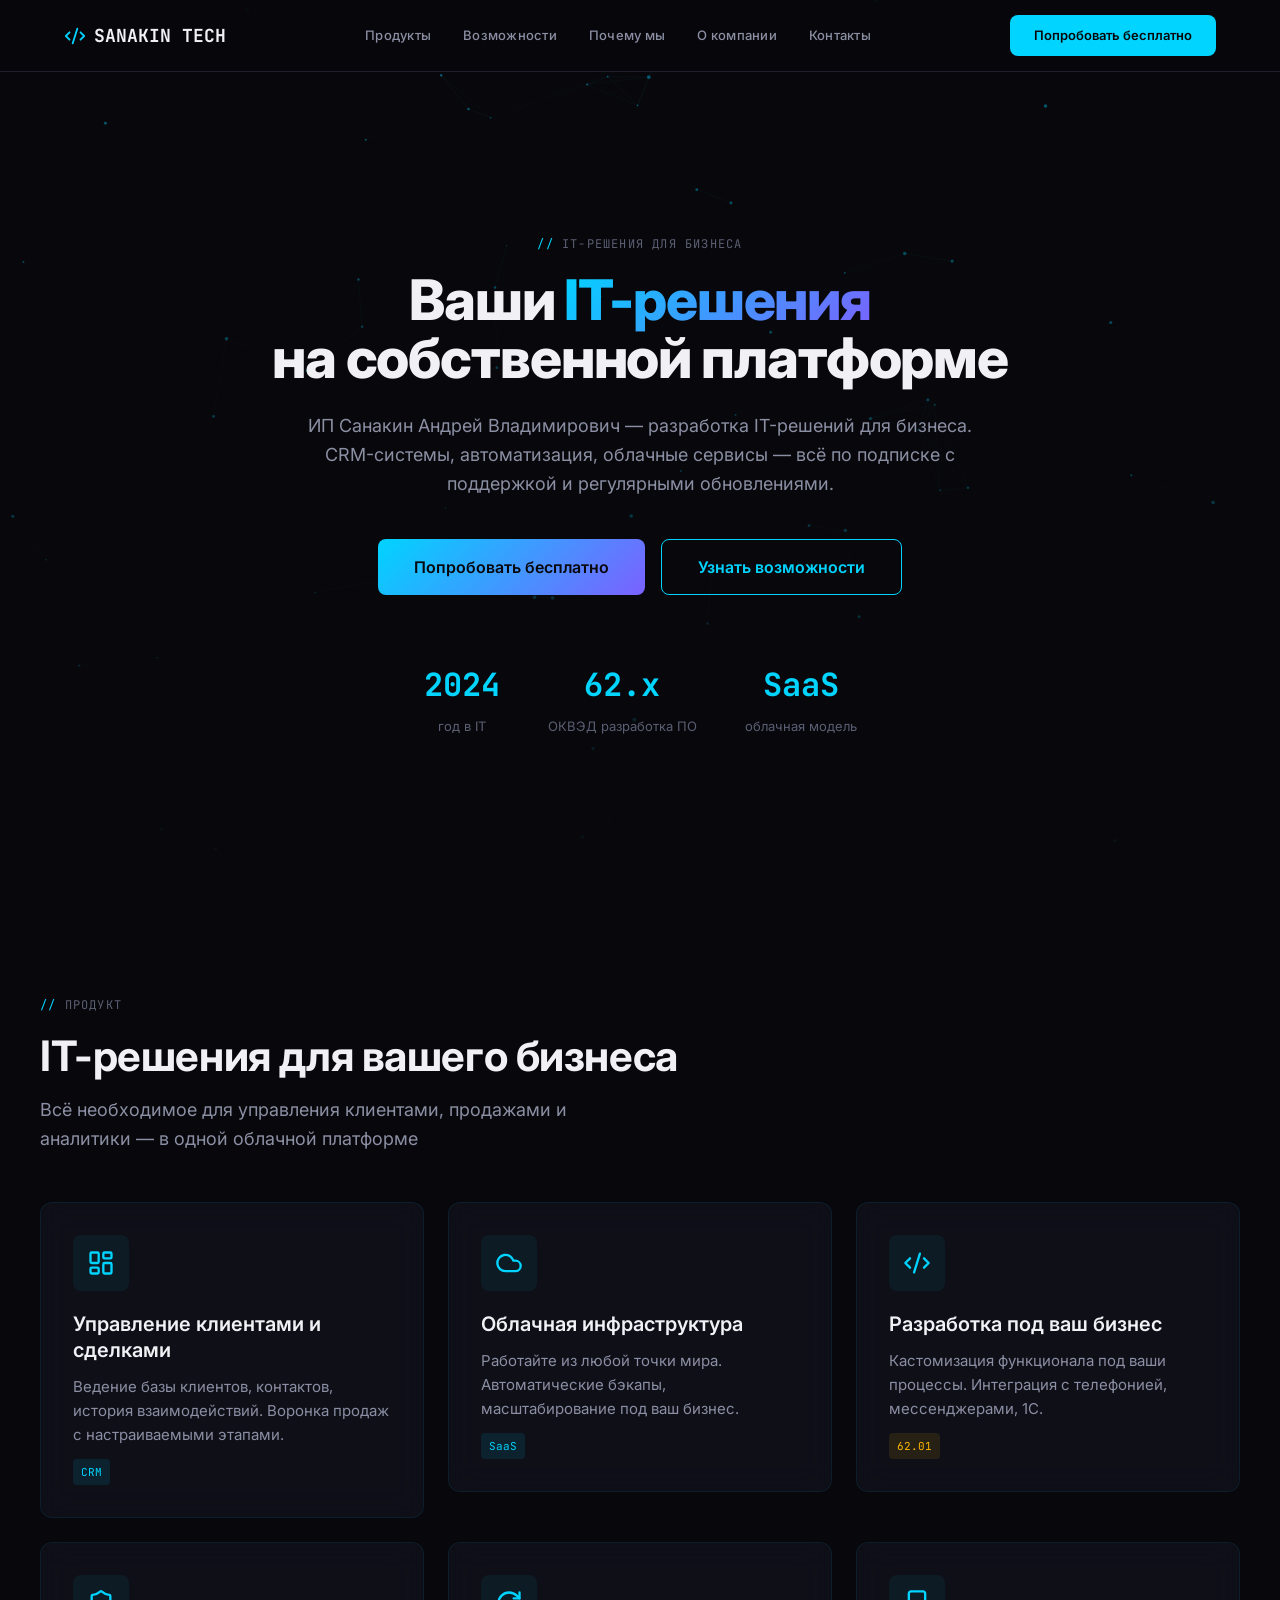
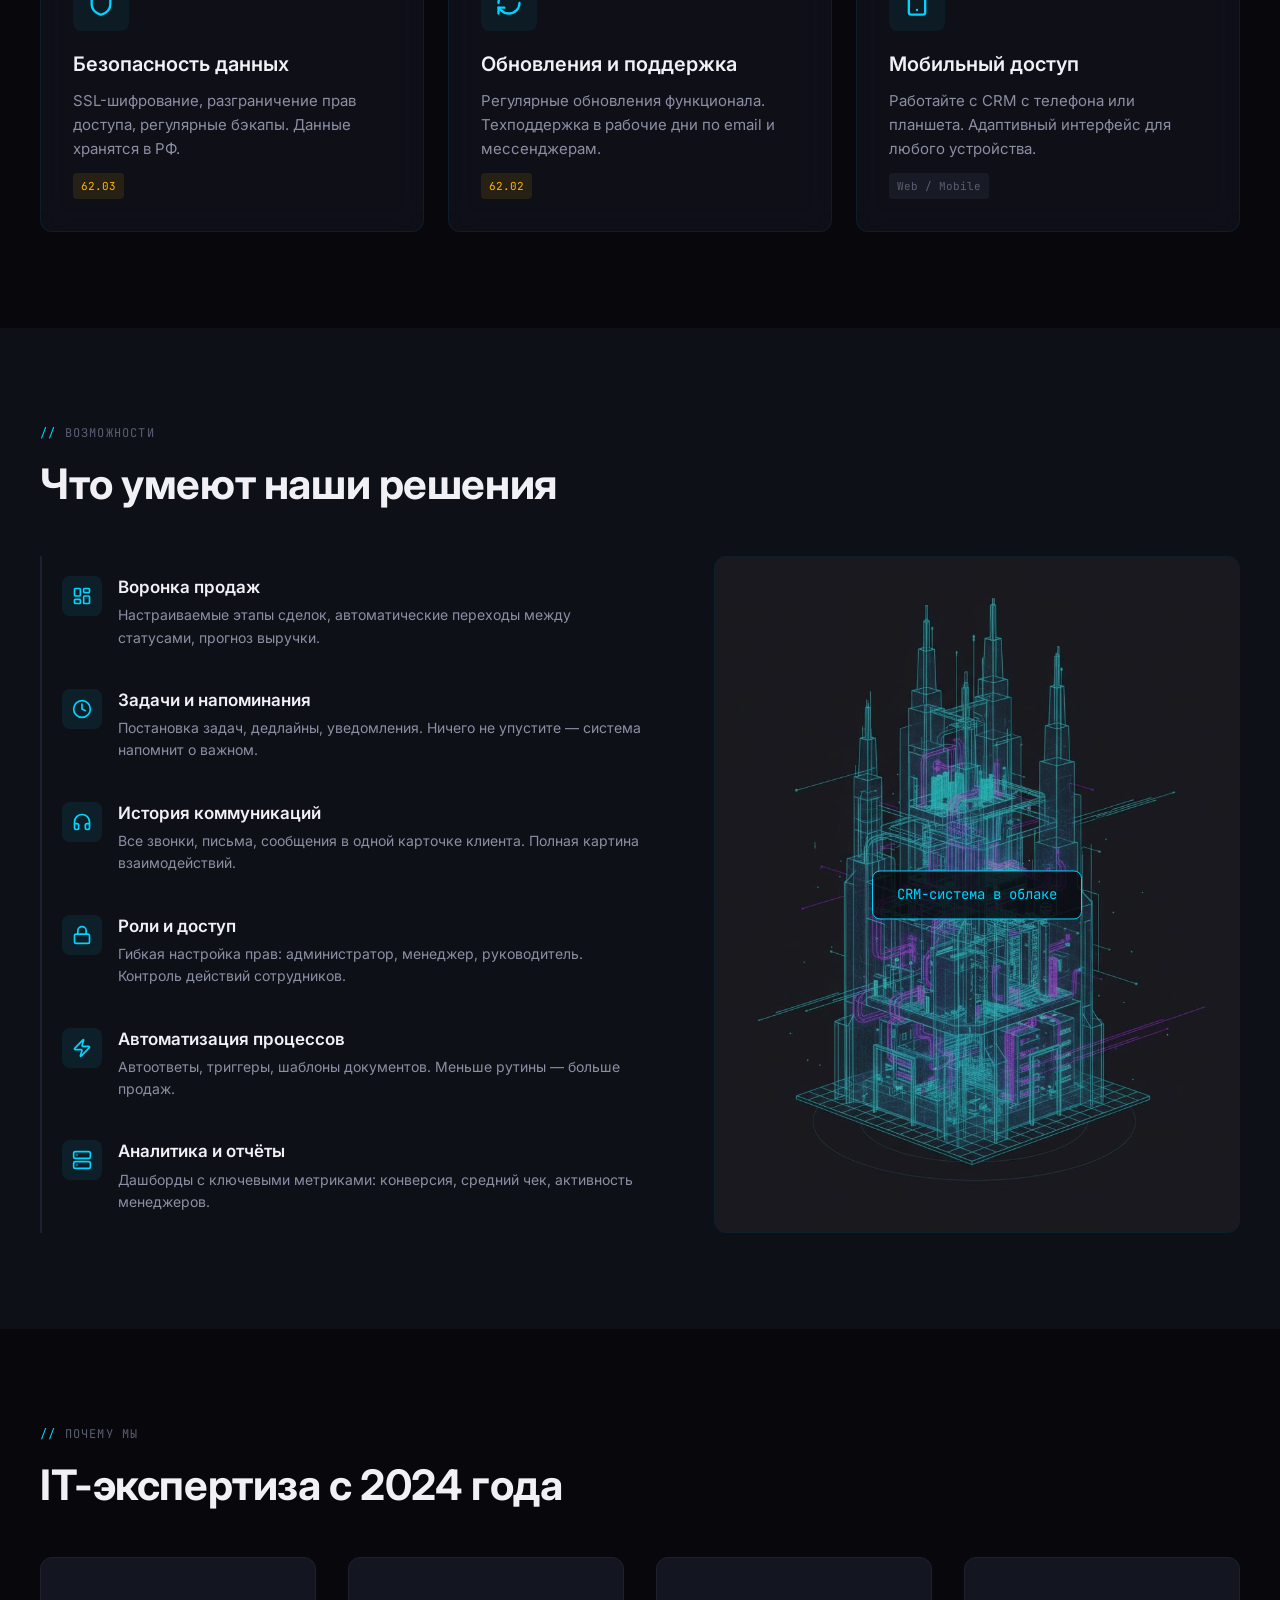
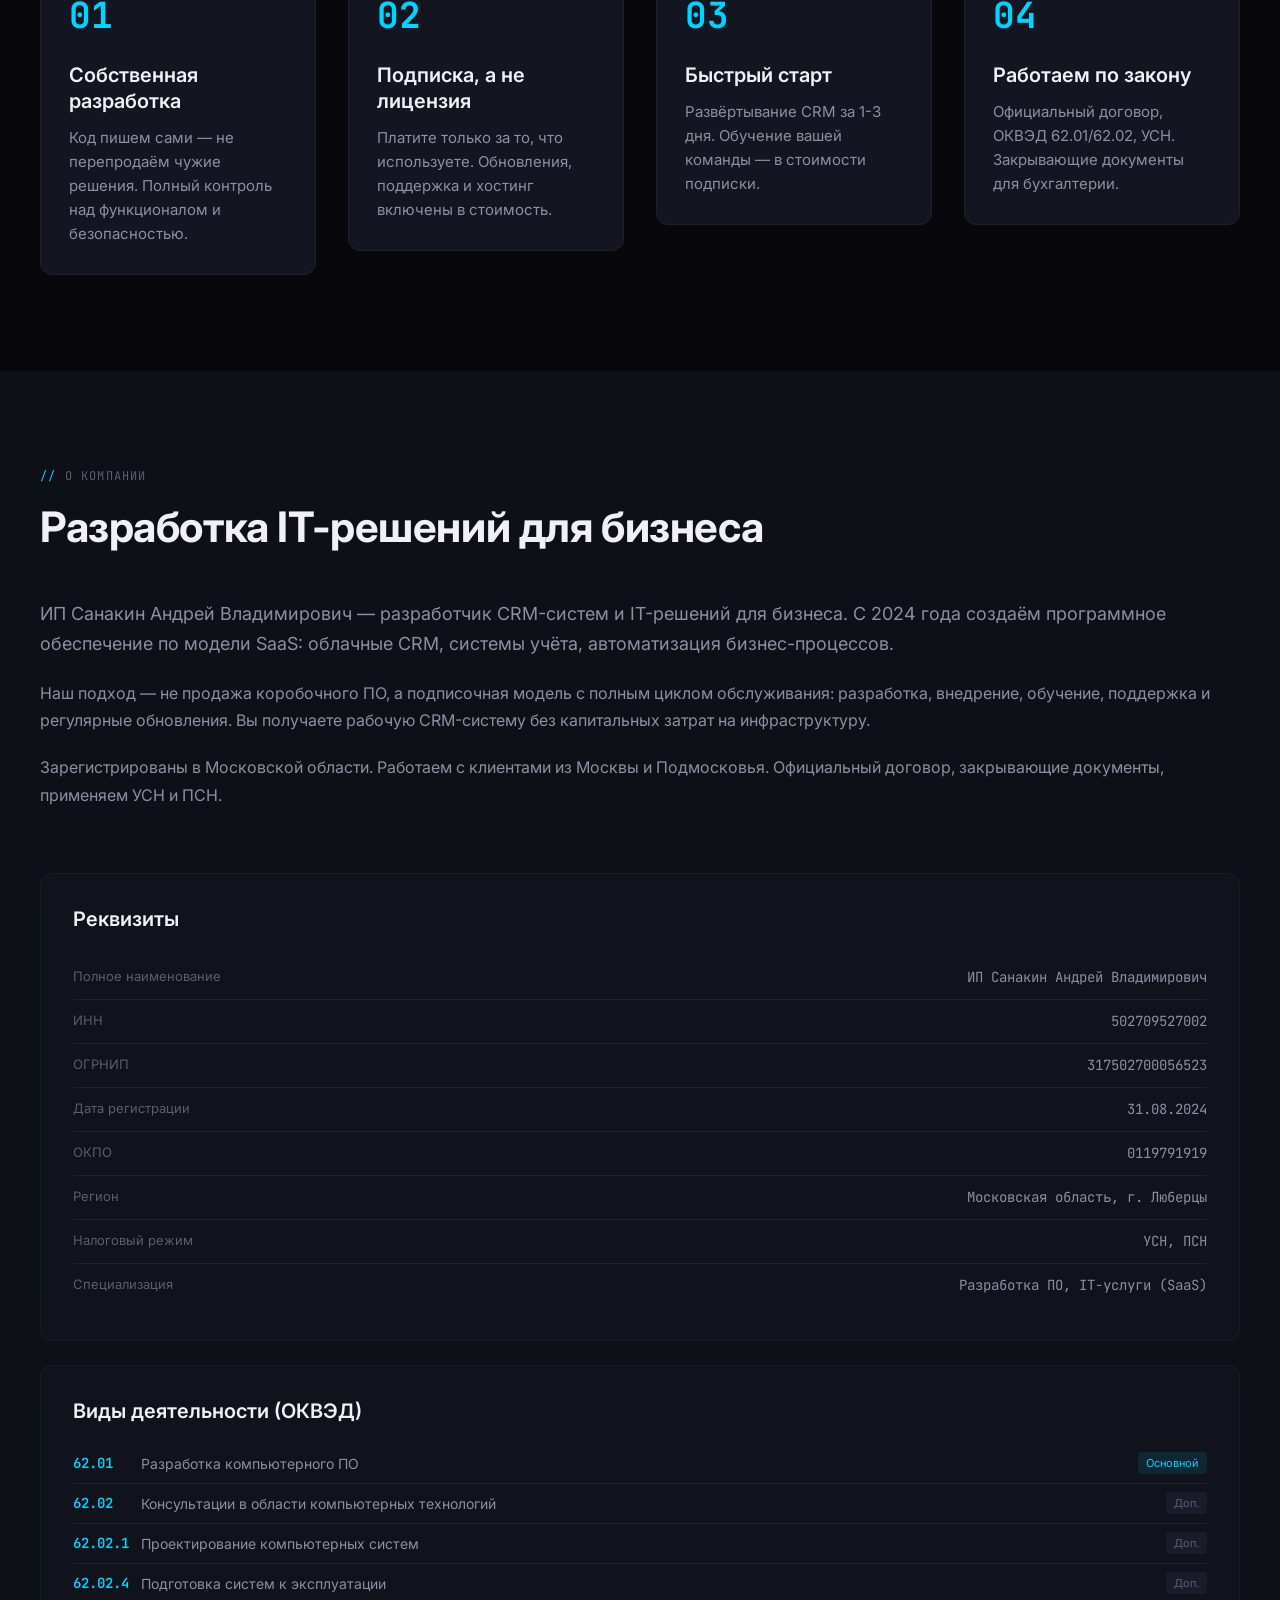
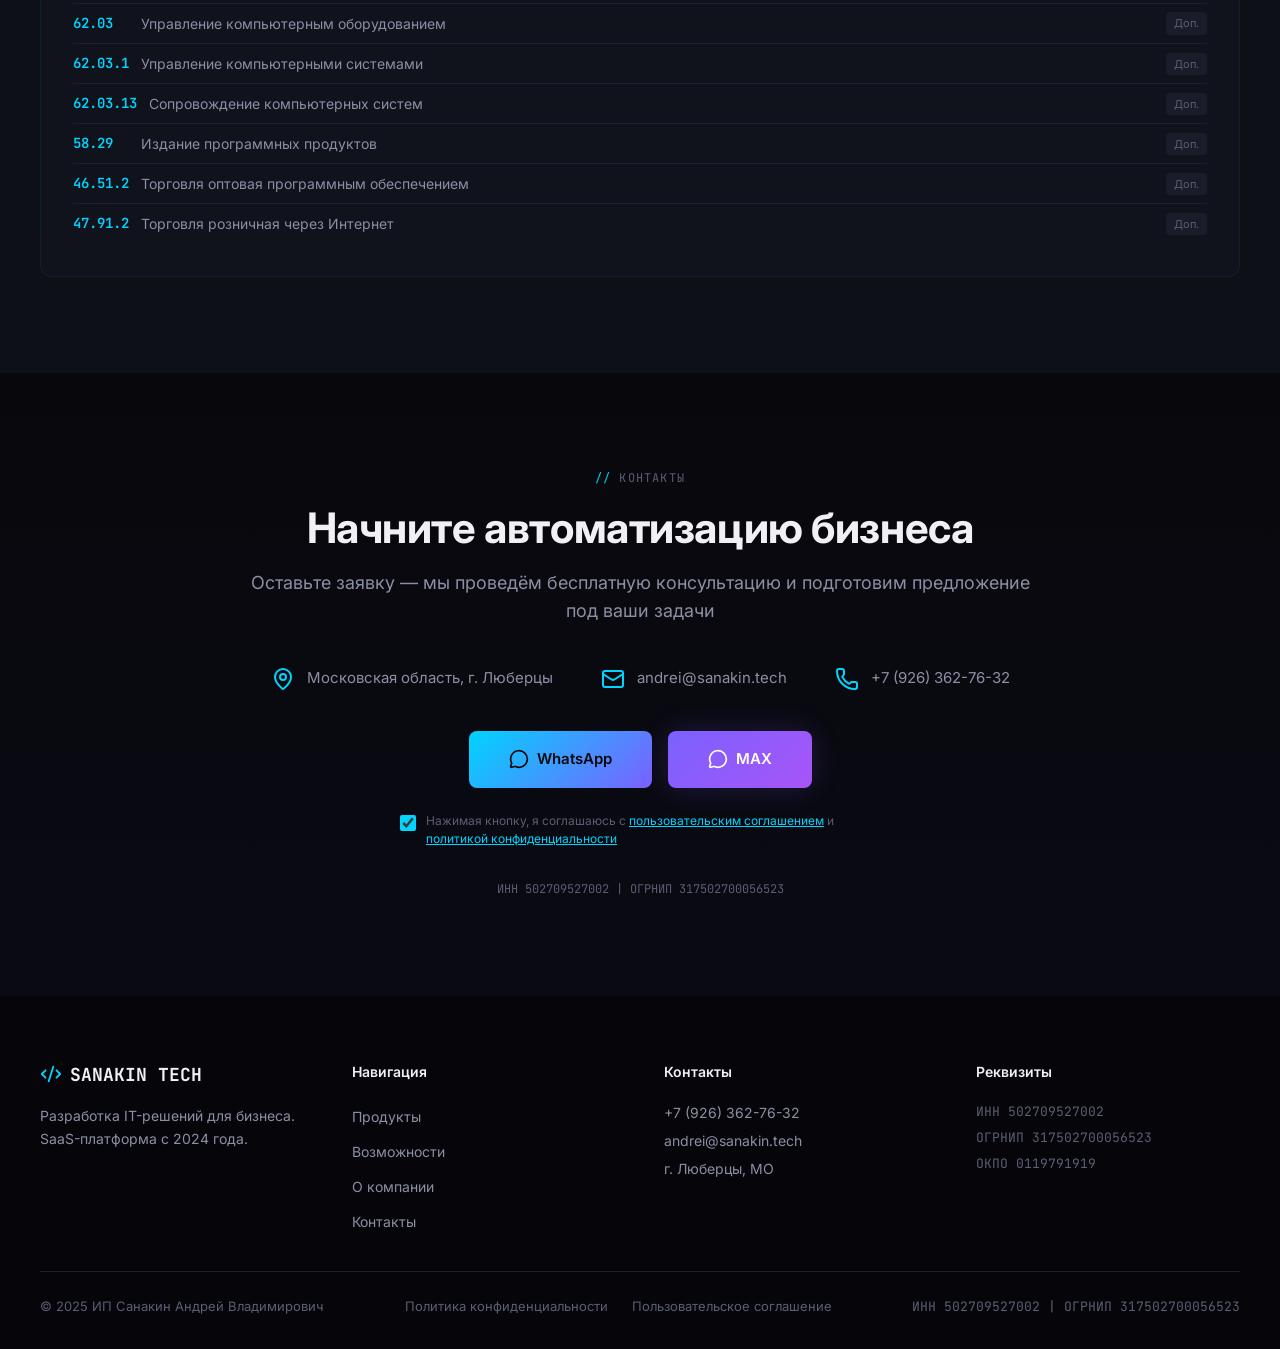
==== commit 58daff15: "Add files via upload" ====
--- a/index.html
+++ b/index.html
@@ -3,12 +3,12 @@
   <head>
     <meta charset="UTF-8" />
     <meta name="viewport" content="width=device-width, initial-scale=1.0" />
-    <title>СтройТех — CRM-система для бизнеса</title>
-    <meta name="description" content="ИП Санакин Андрей Владимирович — разработка CRM-систем по подписке. Автоматизация продаж, учёт клиентов, облачная SaaS-платформа." />
+    <title>SANAKIN TECH — IT-решения для бизнеса</title>
+    <meta name="description" content="ИП Санакин Андрей Владимирович — разработка IT-решений для бизнеса. CRM, автоматизация, облачные сервисы по подписке." />
     <link rel="preconnect" href="https://fonts.googleapis.com">
     <link rel="preconnect" href="https://fonts.gstatic.com" crossorigin>
     <link href="https://fonts.googleapis.com/css2?family=Inter:wght@300;400;500;600;700;800&family=JetBrains+Mono:wght@400;500;600;700&display=swap" rel="stylesheet">
-    <script type="module" crossorigin src="./assets/index-B1KVCSdW.js"></script>
+    <script type="module" crossorigin src="./assets/index-CNrPc90N.js"></script>
     <link rel="stylesheet" crossorigin href="./assets/index-DZtecb5e.css">
   </head>
   <body>
